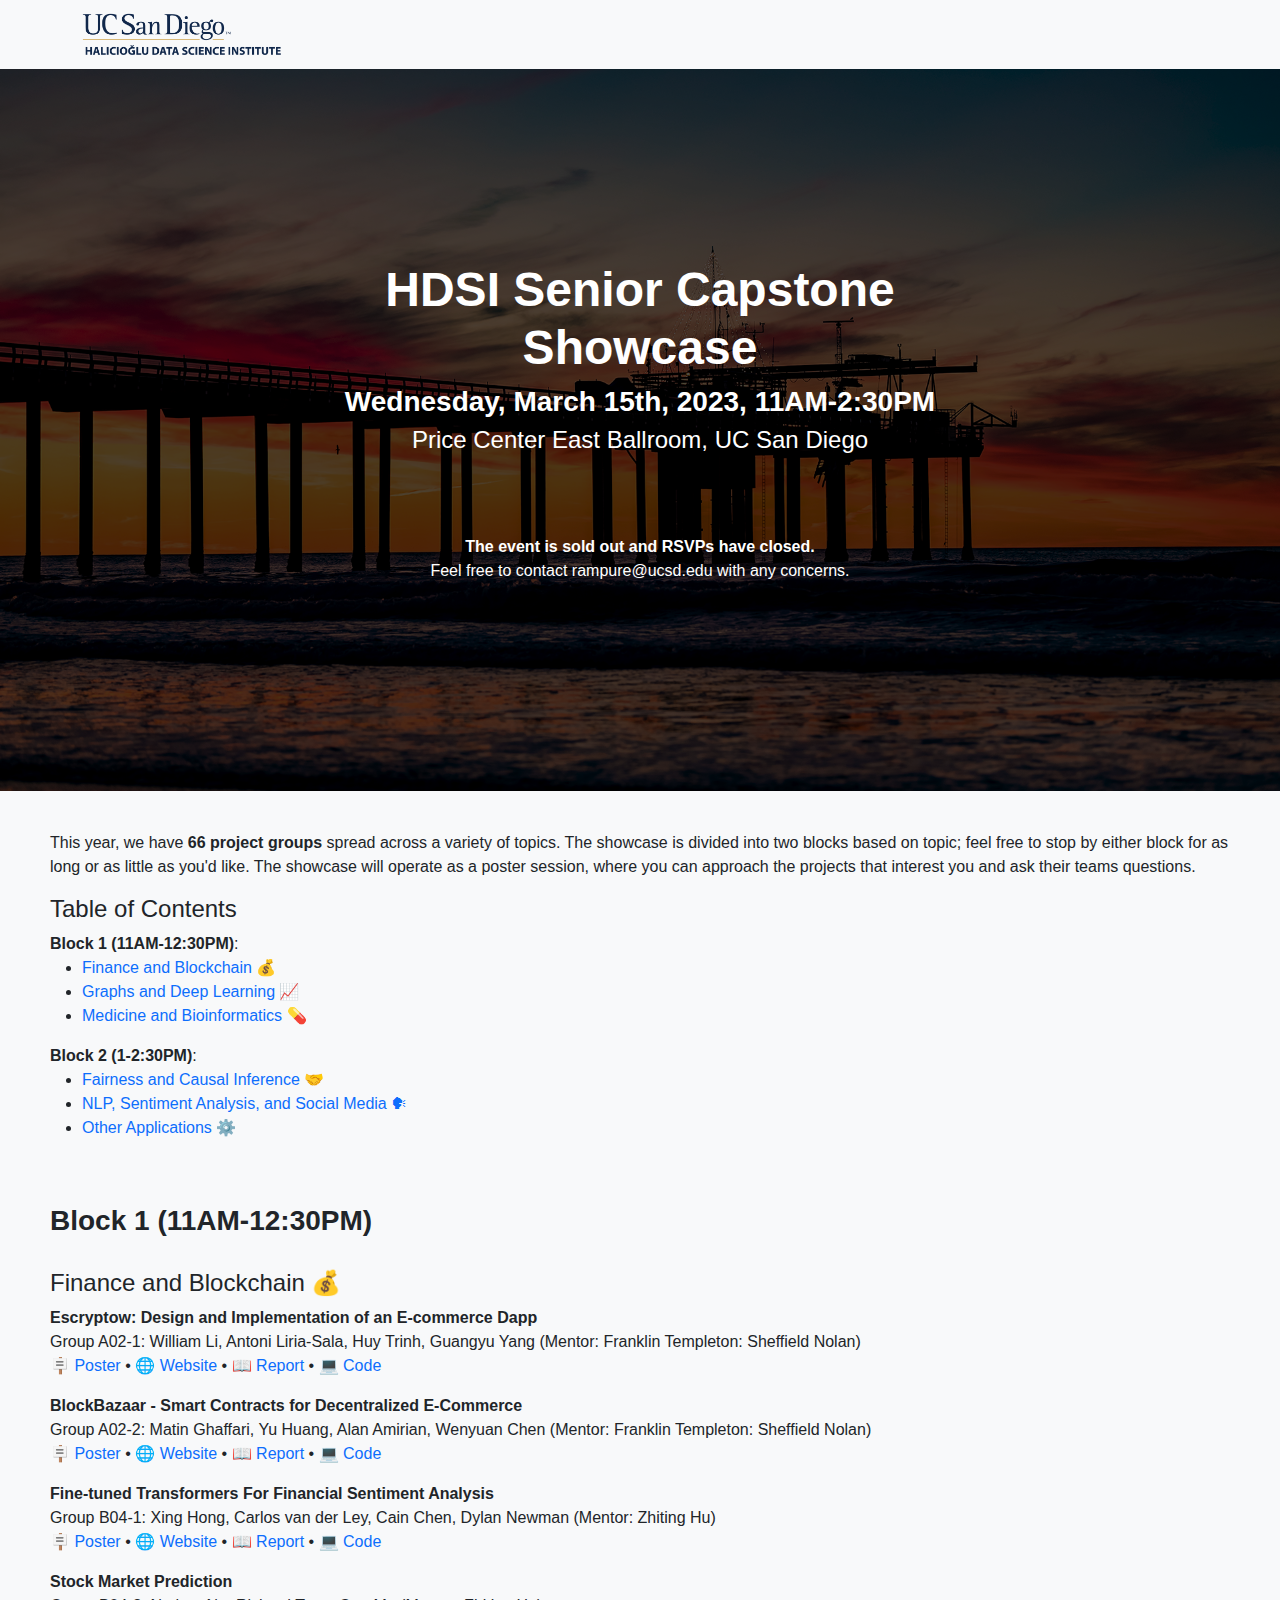
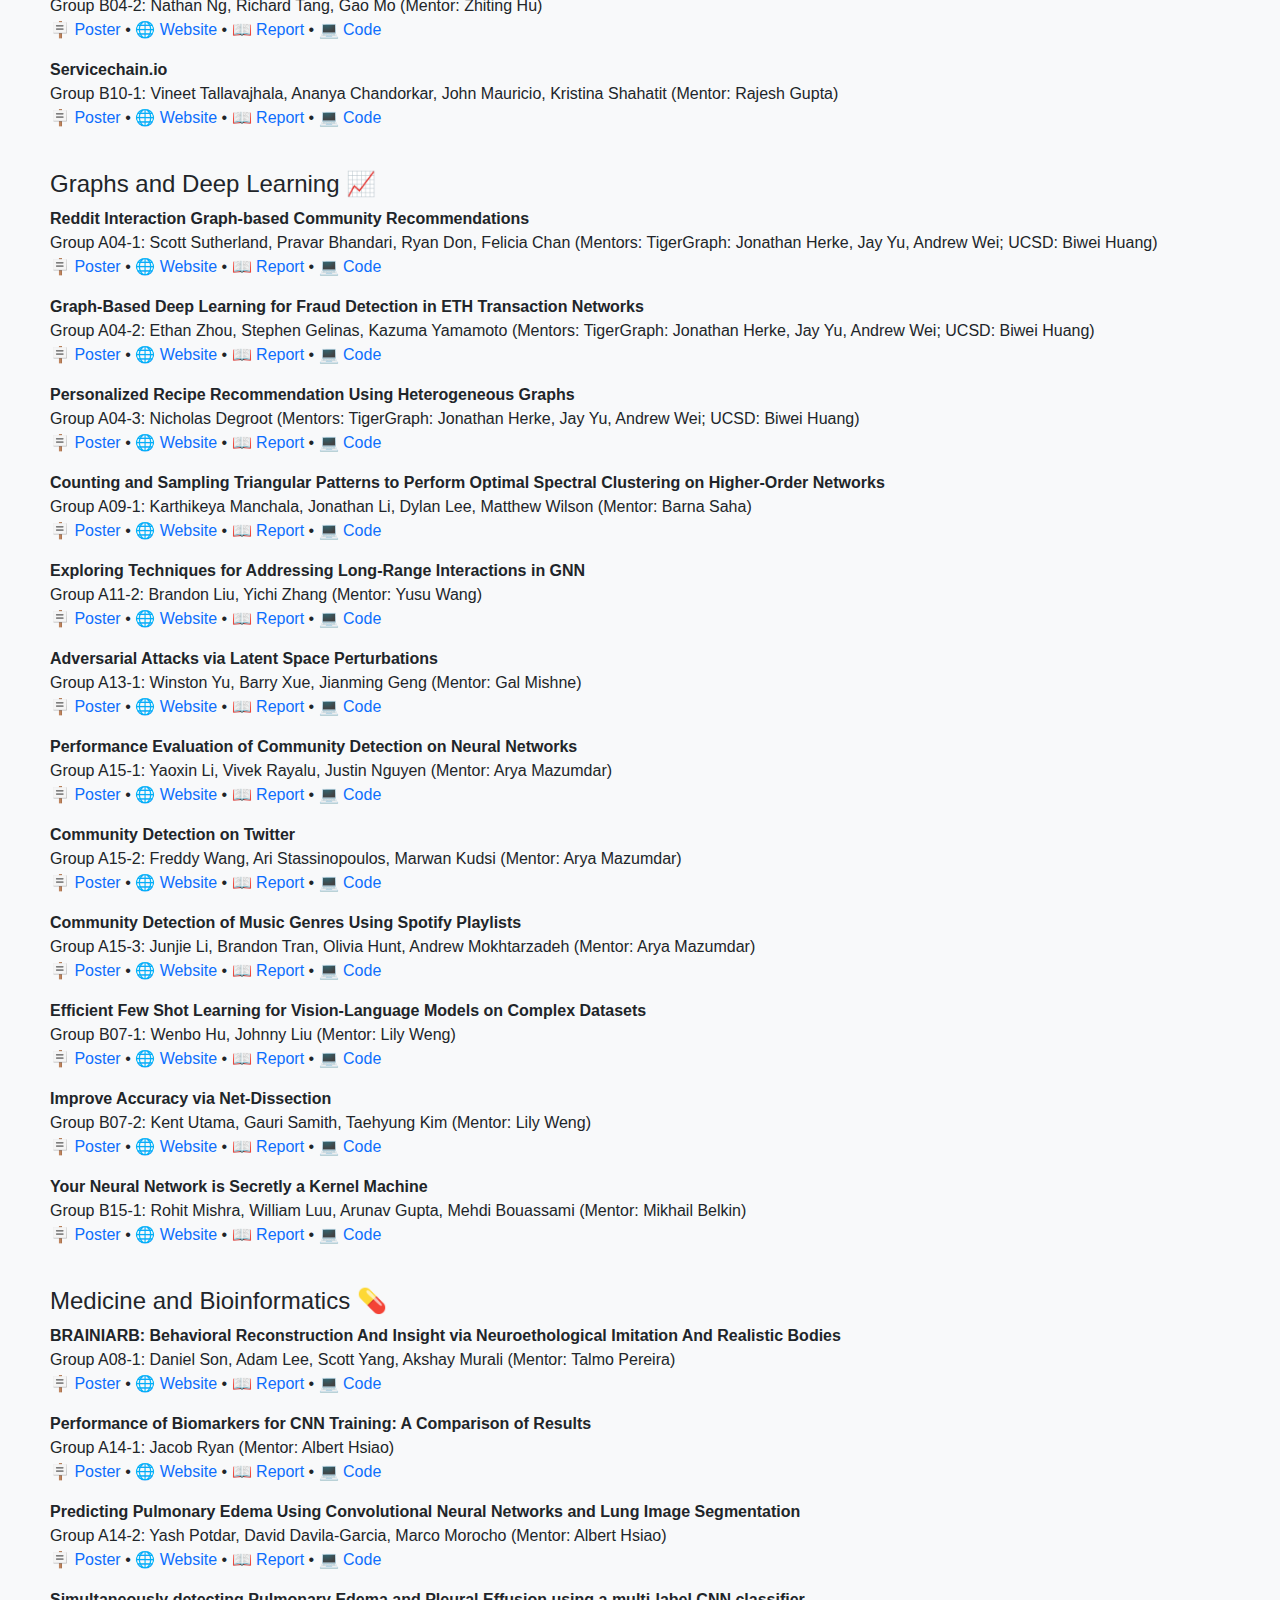
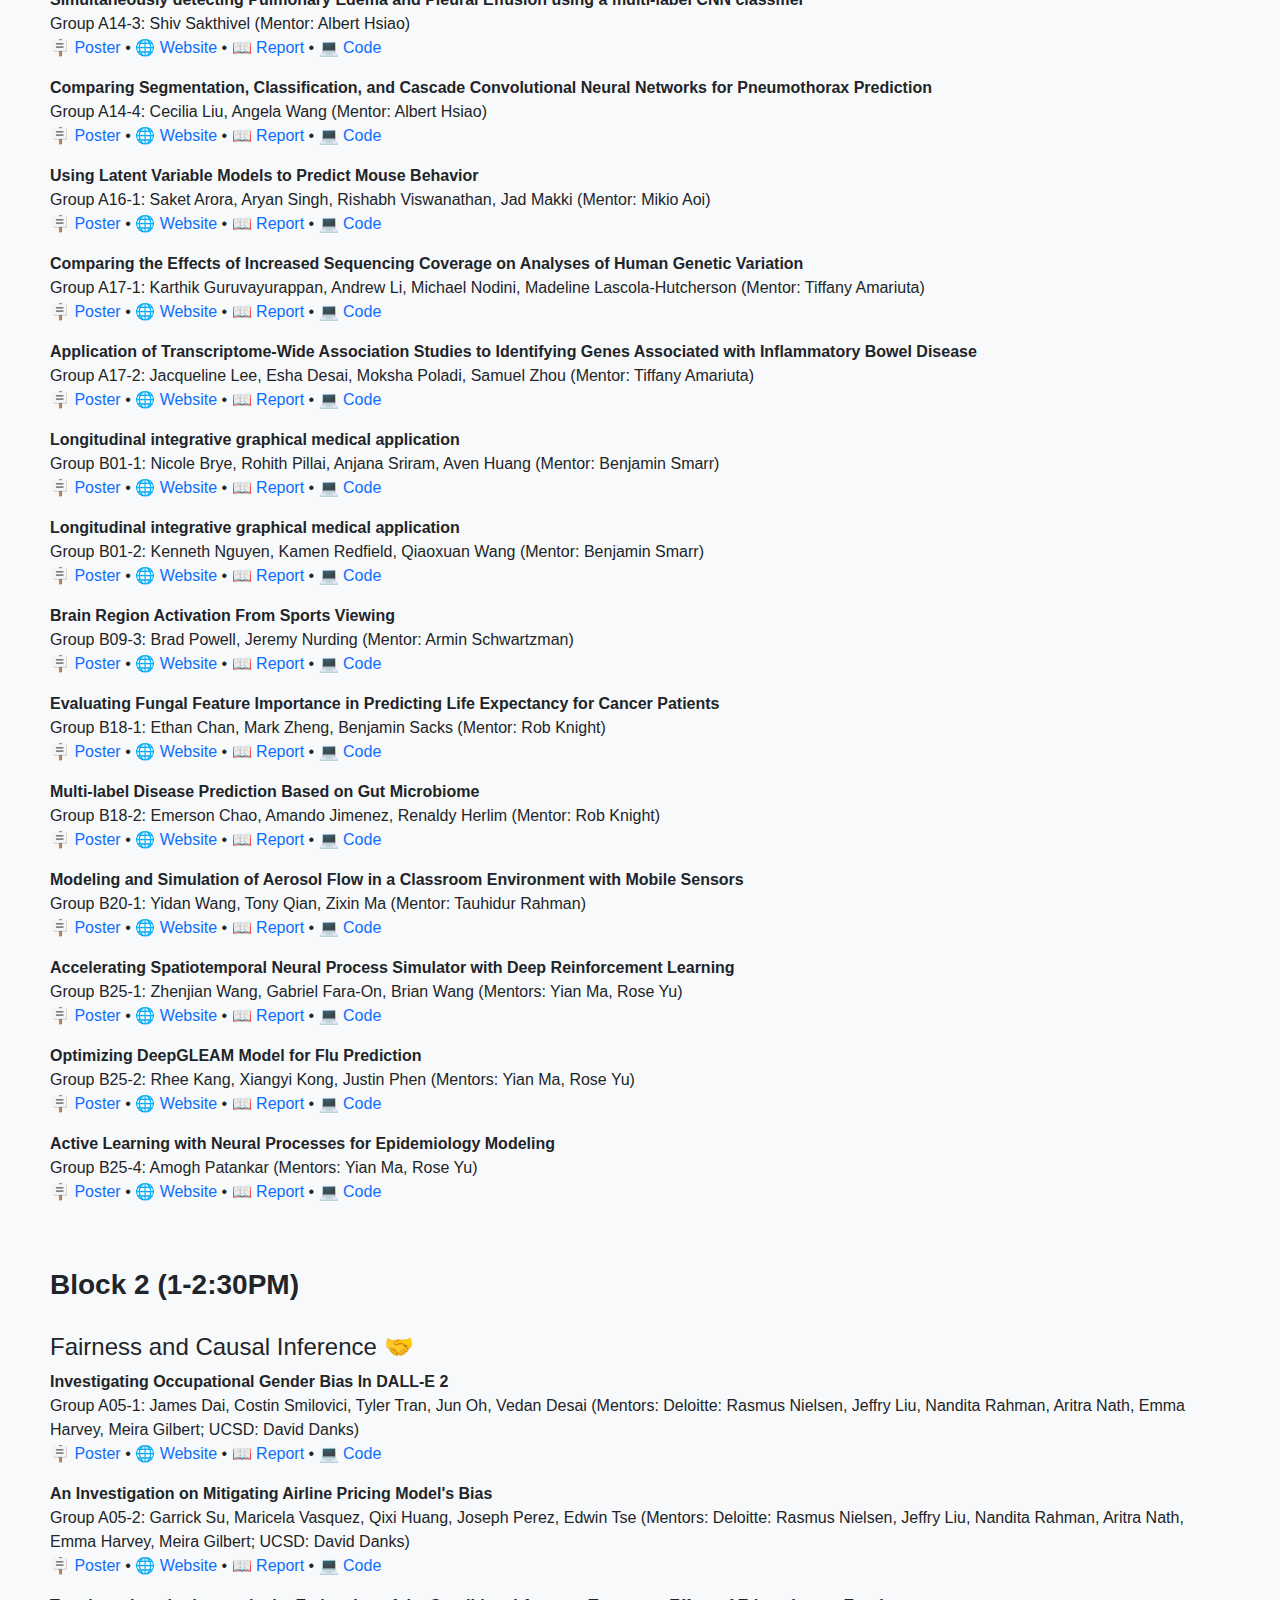
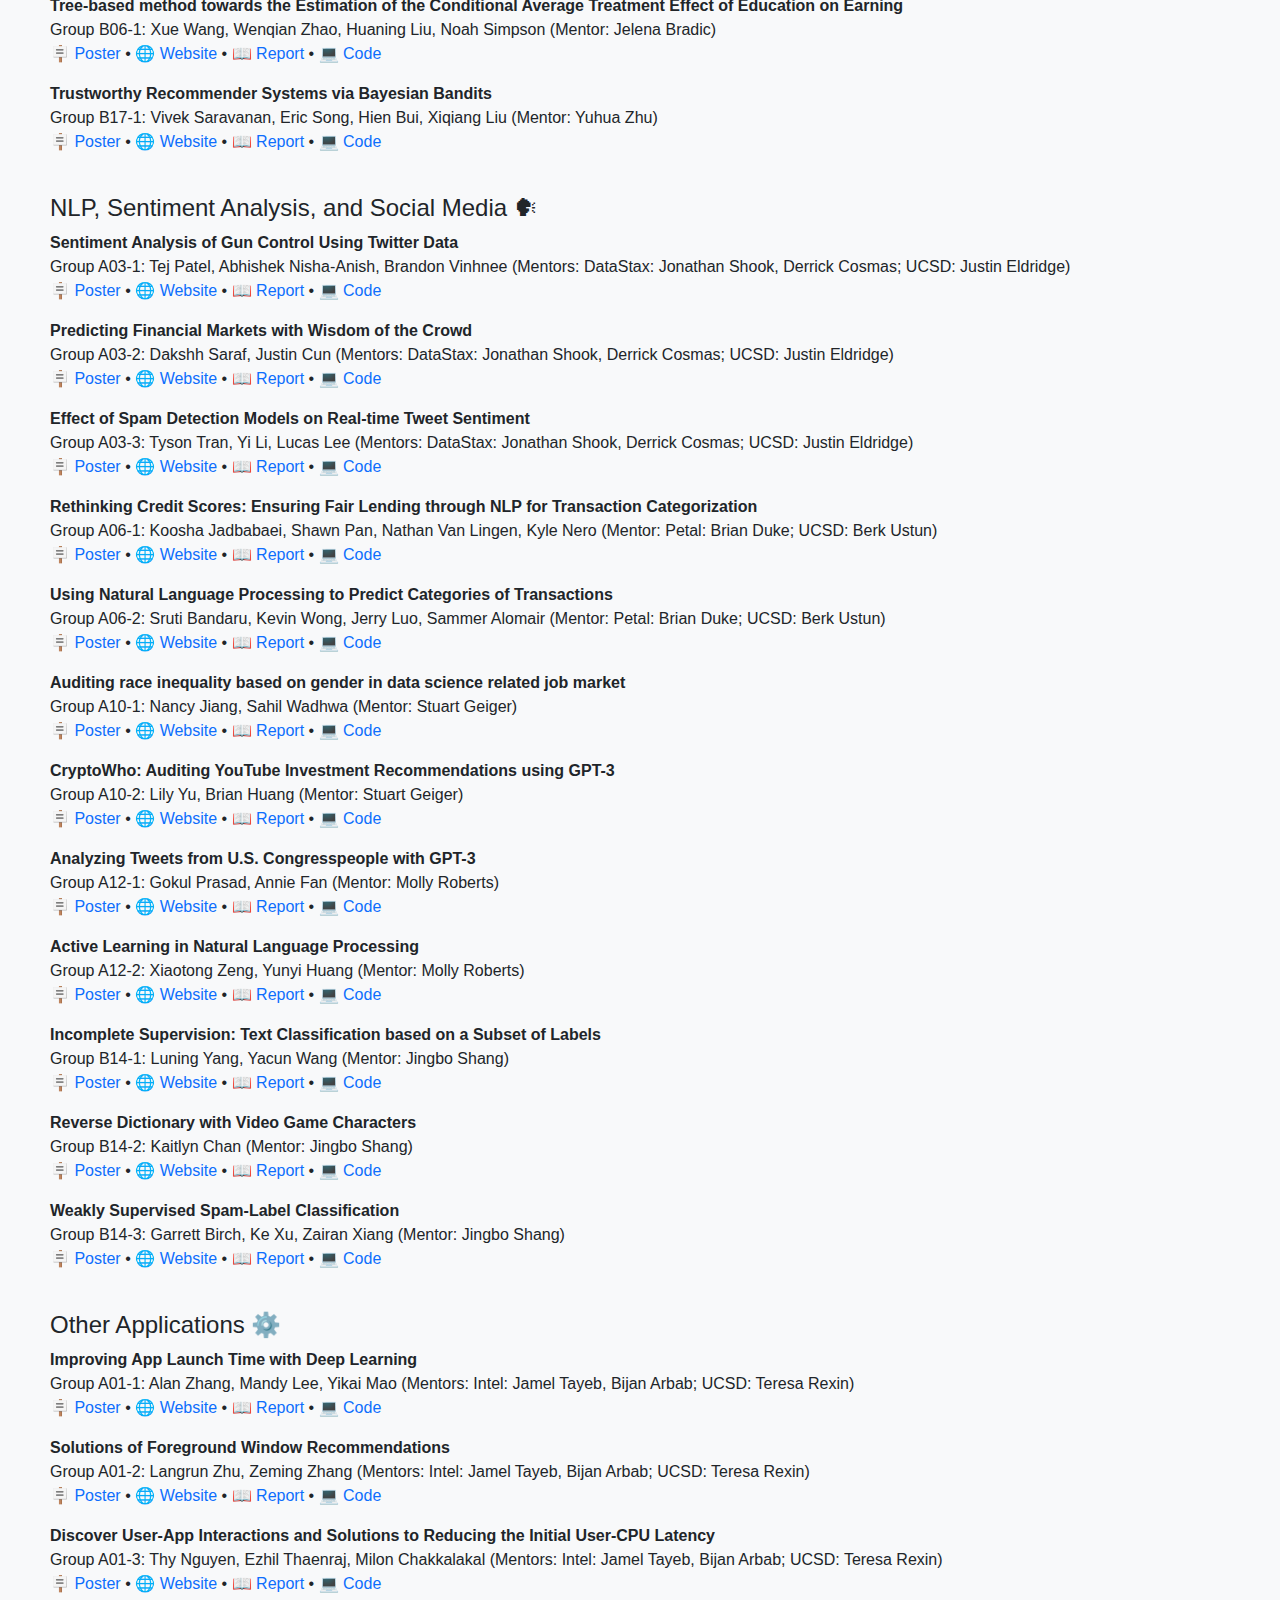
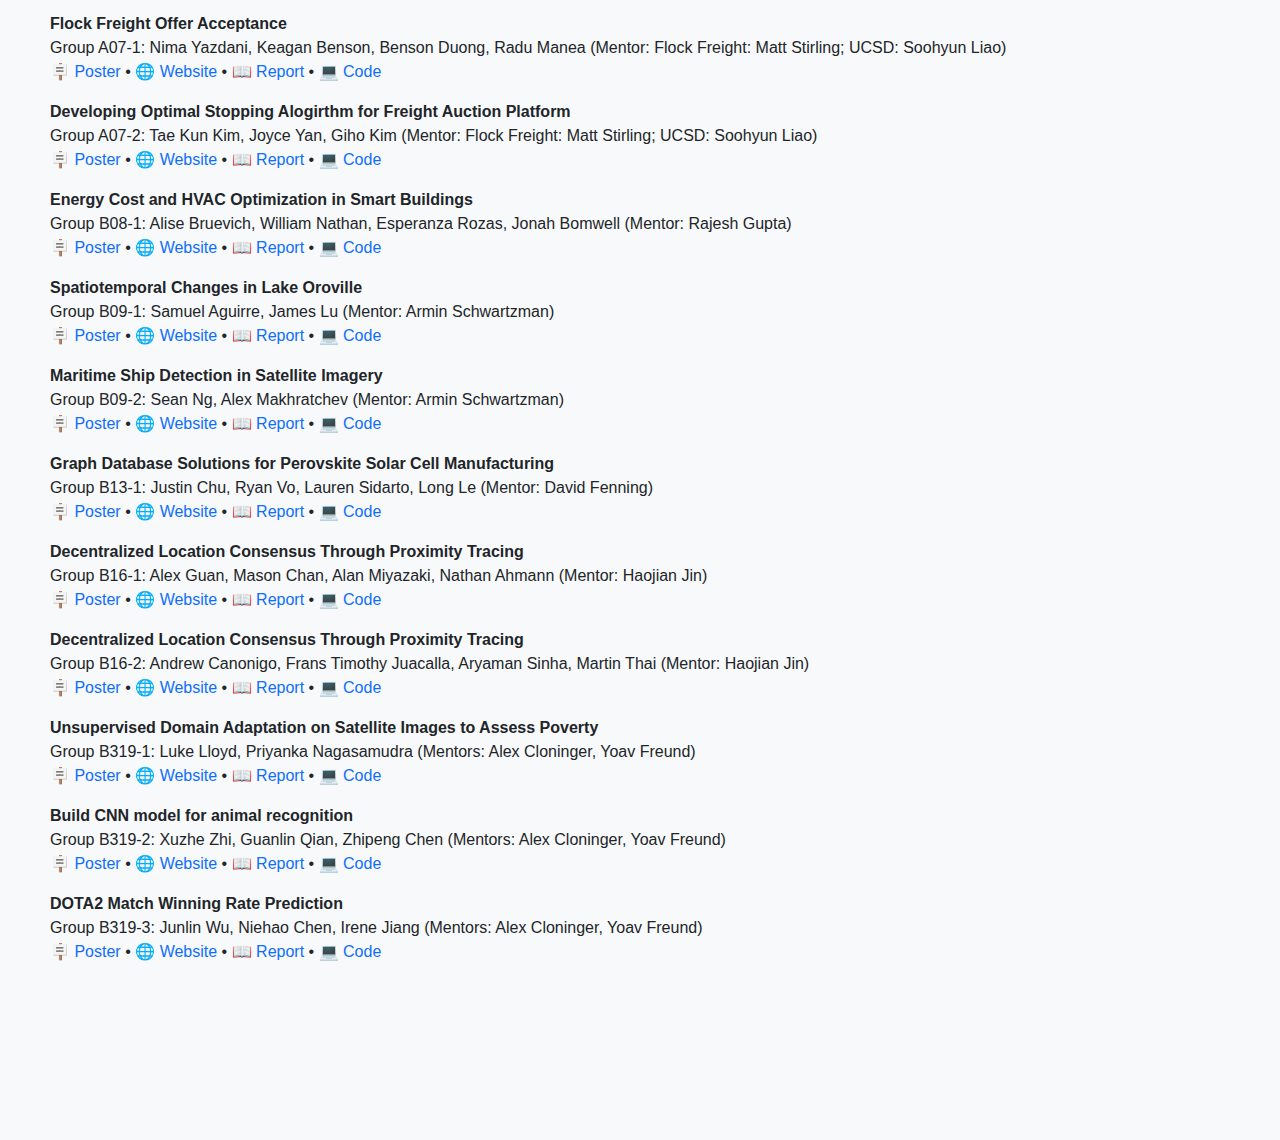
==== index.html @ 690c2ec6 "reports + website + code" ====
<!DOCTYPE html>
<html lang="en">
    <head>
        <meta charset="utf-8" />
        <meta name="viewport" content="width=device-width, initial-scale=1, shrink-to-fit=no" />
        <meta name="description" content="" />
        <meta name="author" content="" />
        <title>HDSI Senior Capstone Showcase</title>
        <!-- Favicon-->
        <link rel="icon" type="image/x-icon" href="assets/favicon.ico" />
        <!-- Bootstrap icons-->
        <link href="https://cdn.jsdelivr.net/npm/bootstrap-icons@1.5.0/font/bootstrap-icons.css" rel="stylesheet" type="text/css" />
        <!-- Google fonts-->
        <link href="https://fonts.googleapis.com/css?family=Lato:300,400,700,300italic,400italic,700italic" rel="stylesheet" type="text/css" />
        <!-- Core theme CSS (includes Bootstrap)-->
        <link href="css/styles.css" rel="stylesheet" />
    </head>
    <body>
        <!-- Navigation-->
        <nav class="navbar navbar-light bg-light static-top">
            <div class="container">
                <a class="navbar-brand" href="#!"><img src="assets/img/hdsi.png" width=200></a>
            </div>
        </nav>
        <!-- Masthead-->
        <header class="masthead">
            <div class="container position-relative">
                <div class="row justify-content-center">
                    <div class="col-xl-8">
                        <div class="text-center text-white">
                            <!-- Page heading-->
                            <h1 class="mb-2">HDSI Senior Capstone Showcase</h1>
                            <h3>Wednesday, March 15th, 2023, 11AM-2:30PM</h3>
                            <h4>Price Center East Ballroom, UC San Diego</h4><br><br>
                            <p><br><b>The event is sold out and RSVPs have closed.</b><br>Feel free to contact rampure@ucsd.edu with any concerns.</p>
                        </div>
                    </div>
                </div>
            </div>
        </header>
        <section class="testimonials text-center bg-light">
            <!-- <h3>What goes in here?</h3> -->
            <div align="left" style="padding-left: 50px; padding-right: 50px;">

                <p>This year, we have <b>66 project groups</b> spread across a variety of topics.
                    The showcase is divided into two blocks based on topic; 
                    feel free to stop by either block for as long or as little as you'd like.
                    The showcase will operate as a poster session, where you can approach the projects that interest you and ask their teams questions.
                </p>

            <h4>Table of Contents</h4><b>Block 1 (11AM-12:30PM)</b>:
<ul><li><a href="#finance-and-blockchain">Finance and Blockchain 💰</a></li>
<li><a href="#graphs-and-deep-learning">Graphs and Deep Learning 📈</a></li>
<li><a href="#medicine-and-bioinformatics">Medicine and Bioinformatics 💊</a></li>

</ul><b>Block 2 (1-2:30PM)</b>:
<ul><li><a href="#fairness-and-causal-inference">Fairness and Causal Inference 🤝</a></li>
<li><a href="#nlp,-sentiment-analysis,-and-social-media">NLP, Sentiment Analysis, and Social Media 🗣</a></li>
<li><a href="#other-applications-⚙">Other Applications ⚙️</a></li>

</ul>
<br>
<br>
<h3>Block 1 (11AM-12:30PM)</h3>
<br>
<a name="finance-and-blockchain"></a>
<h4>Finance and Blockchain 💰</h4>

<b>Escryptow: Design and Implementation of an E-commerce Dapp</b>
<p>Group A02-1: William Li, Antoni Liria-Sala, Huy Trinh, Guangyu Yang (Mentor: Franklin Templeton: Sheffield Nolan)<br>
<a href="https://drive.google.com/file/d/1wyzuWBjGV1FWsr0bxHz5ml0VPE5hU7MS/view?usp=drivesdk">🪧 Poster</a> • <a href="https://wolftossh.github.io/DSC--180AB-escrow-report/">🌐 Website</a> • <a href="https://drive.google.com/file/d/1UrN4tA0_7iL1MNYRo18lMy3BSNwW27WI/view?usp=drivesdk.pdf">📖 Report</a> • <a href="https://github.com/wolftossH/DSC--180AB-escrow">💻 Code</a><br></p>
    

<b>BlockBazaar - Smart Contracts for Decentralized E-Commerce</b>
<p>Group A02-2: Matin Ghaffari, Yu Huang, Alan Amirian, Wenyuan Chen (Mentor: Franklin Templeton: Sheffield Nolan)<br>
<a href="https://drive.google.com/file/d/1qNdCDuVi9iCtT_K80sjAAzl3AlYuNww1/view?usp=drivesdk">🪧 Poster</a> • <a href="https://wenyuanchen1326.github.io/BlockBazaar/">🌐 Website</a> • <a href="https://drive.google.com/file/d/190sUeABNC-E0qooRXufQDKANdHkc-RxM/view?usp=drivesdk.pdf">📖 Report</a> • <a href="https://github.com/matin-g/Q2-DSC180B-A02">💻 Code</a><br></p>
    

<b>Fine-tuned Transformers For Financial Sentiment Analysis</b>
<p>Group B04-1: Xing Hong, Carlos van der Ley, Cain Chen, Dylan Newman (Mentor: Zhiting Hu)<br>
<a href="https://drive.google.com/file/d/1CptK273nCwx4fXM86fK3R5A-sVFzrxfL/view?usp=drivesdk">🪧 Poster</a> • <a href="https://findl.crv-zeus.synology.me/">🌐 Website</a> • <a href="https://drive.google.com/file/d/1cEuRrEtS43C81IrKWcEqVuC81JNc3NU-/view?usp=drivesdk.pdf">📖 Report</a> • <a href="https://github.com/crvander/capstoneproj2023">💻 Code</a><br></p>
    

<b>Stock Market Prediction </b>
<p>Group B04-2: Nathan Ng, Richard Tang, Gao Mo (Mentor: Zhiting Hu)<br>
<a href="https://drive.google.com/file/d/1o4sLaCsXra1achSoUnr1Ym_56YwINxWw/view?usp=drivesdk">🪧 Poster</a> • <a href="https://nathansng.github.io/fintech_library/">🌐 Website</a> • <a href="https://drive.google.com/file/d/1XZFodTmqfSjhs_77ln-pnKJfeRohLKqq/view?usp=drivesdk.pdf">📖 Report</a> • <a href="https://github.com/nathansng/fintech_library">💻 Code</a><br></p>
    

<b>Servicechain.io</b>
<p>Group B10-1: Vineet Tallavajhala, Ananya Chandorkar, John Mauricio, Kristina Shahatit (Mentor: Rajesh Gupta)<br>
<a href="https://drive.google.com/file/d/1ye-njQP6-B3w0860eFhcCqgWDOGlClgl/view?usp=drivesdk">🪧 Poster</a> • <a href="https://anyachandorkar.github.io/servicechain.io/">🌐 Website</a> • <a href="https://drive.google.com/file/d/1KVcQPXKCKVXNh5Ug-qzFNA31YzJXzKEb/view?usp=drivesdk.pdf">📖 Report</a> • <a href="https://github.com/vineettalla/Servicechain.io">💻 Code</a><br></p>
    

<br><a name="graphs-and-deep-learning"></a>
<h4>Graphs and Deep Learning 📈</h4>

<b>Reddit Interaction Graph-based Community Recommendations</b>
<p>Group A04-1: Scott Sutherland, Pravar Bhandari, Ryan Don, Felicia Chan (Mentors: TigerGraph: Jonathan Herke, Jay Yu, Andrew Wei; UCSD: Biwei Huang)<br>
<a href="https://drive.google.com/file/d/1ygjGh_qmmjd8mi-vK1iNE1dA1QgAje3U/view?usp=drivesdk">🪧 Poster</a> • <a href="https://scottasut.github.io/dsc180b-project/">🌐 Website</a> • <a href="https://drive.google.com/file/d/13pJ3lStVzOWS8KMK5Ed9uIk0xNdVrFpf/view?usp=drivesdk.pdf">📖 Report</a> • <a href="https://github.com/scottasut/dsc180b-project">💻 Code</a><br></p>
    

<b>Graph-Based Deep Learning for Fraud Detection in ETH Transaction Networks</b>
<p>Group A04-2: Ethan Zhou, Stephen Gelinas, Kazuma Yamamoto (Mentors: TigerGraph: Jonathan Herke, Jay Yu, Andrew Wei; UCSD: Biwei Huang)<br>
<a href="https://drive.google.com/file/d/1aa5irUMdCY-Pe-P3WKA6H-zYESMau2qL/view?usp=drivesdk">🪧 Poster</a> • <a href="https://srgelinas.github.io/dsc180b_eth_fraud/">🌐 Website</a> • <a href="https://drive.google.com/file/d/1XrKOHZ6kSN_zucI6wOjCIVkCc4Dw9zB3/view?usp=drivesdk.pdf">📖 Report</a> • <a href="https://github.com/KazumaYamamoto2023/DSC180B-Q2-Project">💻 Code</a><br></p>
    

<b>Personalized Recipe Recommendation Using Heterogeneous Graphs</b>
<p>Group A04-3: Nicholas Degroot (Mentors: TigerGraph: Jonathan Herke, Jay Yu, Andrew Wei; UCSD: Biwei Huang)<br>
<a href="https://drive.google.com/file/d/1i8Ujjdo-Jp6m2bO_zB-KN3S9DQSauJO1/view?usp=drivesdk">🪧 Poster</a> • <a href="https://recipe.nickthegroot.com/">🌐 Website</a> • <a href="https://drive.google.com/file/d/1jvZeZnv5IgBTxvrcPnhyDt6nclg7kCDk/view?usp=drivesdk.pdf">📖 Report</a> • <a href="https://github.com/nickthegroot/recipe-recommendation">💻 Code</a><br></p>
    

<b>Counting and Sampling Triangular Patterns to Perform Optimal Spectral Clustering on Higher-Order Networks</b>
<p>Group A09-1: Karthikeya Manchala, Jonathan Li, Dylan Lee, Matthew Wilson (Mentor: Barna Saha)<br>
<a href="https://drive.google.com/file/d/1AffI7myw-qf1fGdqKxGZbazlY_7Gb4rw/view?usp=drivesdk">🪧 Poster</a> • <a href="https://dylanknlee.github.io/higher-order-motif-counting-and-clustering/">🌐 Website</a> • <a href="https://drive.google.com/file/d/12oeXPTm7E-_hSYmgCcHBkbUWIBywxvpm/view?usp=drivesdk.pdf">📖 Report</a> • <a href="https://github.com/mjw49/DSC180B-Quarter-2-Project">💻 Code</a><br></p>
    

<b>Exploring Techniques for Addressing Long-Range Interactions in GNN</b>
<p>Group A11-2: Brandon Liu, Yichi Zhang (Mentor: Yusu Wang)<br>
<a href="https://drive.google.com/file/d/1kOeHboSKFNY3PiyqN6NLkHB9KsmdtSlb/view?usp=drivesdk">🪧 Poster</a> • <a href="https://brliu.com/dsc180b-project/">🌐 Website</a> • <a href="https://drive.google.com/file/d/13TkvohhkBROIW7BB643oblBvJz5pptGe/view?usp=drivesdk.pdf">📖 Report</a> • <a href="https://github.com/bliu8923/dsc180b-project">💻 Code</a><br></p>
    

<b>Adversarial Attacks via Latent Space Perturbations</b>
<p>Group A13-1: Winston Yu, Barry Xue, Jianming Geng (Mentor: Gal Mishne)<br>
<a href="https://drive.google.com/file/d/1M7jZeyONCmcX7iyuN-xcikFsWJqQiOGm/view?usp=drivesdk">🪧 Poster</a> • <a href="https://dsc180-gnn.github.io">🌐 Website</a> • <a href="https://drive.google.com/file/d/1up_yEm6UoPp4EHPtbsBKms3f9pKCazko/view?usp=drivesdk.pdf">📖 Report</a> • <a href="https://github.com/Barry0121/graph-neural-net-benchmark">💻 Code</a><br></p>
    

<b>Performance Evaluation of Community Detection on Neural Networks</b>
<p>Group A15-1: Yaoxin Li, Vivek Rayalu, Justin Nguyen (Mentor: Arya Mazumdar)<br>
<a href="https://drive.google.com/file/d/19W2pH0bbXj1rGs7mfSV6ENo6TCIJOZk7/view?usp=drivesdk">🪧 Poster</a> • <a href="https://hblyx.github.io/CommunityDetection/">🌐 Website</a> • <a href="https://drive.google.com/file/d/1hsOsV1ykbxqv20dDW8Dp3xjKIZ8utWrY/view?usp=drivesdk.pdf">📖 Report</a> • <a href="https://github.com/hblyx/CommunityDetection">💻 Code</a><br></p>
    

<b>Community Detection on Twitter</b>
<p>Group A15-2: Freddy Wang, Ari Stassinopoulos, Marwan Kudsi (Mentor: Arya Mazumdar)<br>
<a href="https://drive.google.com/file/d/1iKGE2HfmKvYFZvRuB6oxed3C4vfjiW0q/view?usp=drivesdk">🪧 Poster</a> • <a href="https://capstone.ari-s.com/">🌐 Website</a> • <a href="https://drive.google.com/file/d/1iagfeu53Of6Ciq-bMbqB7V6esRwm7vTK/view?usp=drivesdk.pdf">📖 Report</a> • <a href="https://github.com/stassinopoulosari/dsc180b-a15-q2project">💻 Code</a><br></p>
    

<b>Community Detection of Music Genres Using Spotify Playlists</b>
<p>Group A15-3: Junjie Li, Brandon Tran, Olivia Hunt, Andrew Mokhtarzadeh (Mentor: Arya Mazumdar)<br>
<a href="https://drive.google.com/file/d/1C0Dvh5BTlnEOotPIMtA_xKFm4WNzuTBX/view?usp=drivesdk">🪧 Poster</a> • <a href="https://darehunt.github.io/DSC180B-Project2/">🌐 Website</a> • <a href="https://drive.google.com/file/d/1kGL500JIx-GclVPg87JwWa_KBH0rnyv5/view?usp=drivesdk.pdf">📖 Report</a> • <a href="https://github.com/darehunt/DSC180B-Project2">💻 Code</a><br></p>
    

<b>Efficient Few Shot Learning for Vision-Language Models on Complex Datasets</b>
<p>Group B07-1: Wenbo Hu, Johnny Liu (Mentor: Lily Weng)<br>
<a href="https://drive.google.com/file/d/1b4Wr6ltINa-Q44nwssO4qHwpL9llTJ2f/view?usp=drivesdk">🪧 Poster</a> • <a href="https://gordonhu608.github.io/Revisit_CLIP/">🌐 Website</a> • <a href="https://drive.google.com/file/d/1j8lFJQ8lpBu-vSkPiIK3TK_dT3ZtNpuC/view?usp=drivesdk.pdf">📖 Report</a> • <a href="https://github.com/gordonhu608/Revisit_CLIP">💻 Code</a><br></p>
    

<b>Improve Accuracy via Net-Dissection</b>
<p>Group B07-2: Kent Utama, Gauri Samith, Taehyung Kim (Mentor: Lily Weng)<br>
<a href="https://drive.google.com/file/d/1zUP6ChZon1qe9DQKVbvIbz8Qq9cnBMok/view?usp=drivesdk">🪧 Poster</a> • <a href="https://thyungkim.github.io/Improve-Accuracy-via-Netdissect/">🌐 Website</a> • <a href="https://drive.google.com/file/d/1tMRYeJjkdbJ8dC3fZfy0i9C3HsaDdNmI/view?usp=drivesdk.pdf">📖 Report</a> • <a href="https://github.com/GSam789/DSC180B-Capstone-Network-Dissection">💻 Code</a><br></p>
    

<b>Your Neural Network is Secretly a Kernel Machine</b>
<p>Group B15-1: Rohit Mishra, William Luu, Arunav Gupta, Mehdi Bouassami (Mentor: Mikhail Belkin)<br>
<a href="https://drive.google.com/file/d/1tKiHF_ltAvNAzFSAwpgmmbl7avw2M27I/view?usp=drivesdk">🪧 Poster</a> • <a href="https://mbouassa.github.io/mysite/">🌐 Website</a> • <a href="https://drive.google.com/file/d/12nO6DjGLh9vk6HesZxI6bP9Jz0s_UGoT/view?usp=drivesdk.pdf">📖 Report</a> • <a href="https://github.com/agupta01/ml-theory-capstone">💻 Code</a><br></p>
    

<br><a name="medicine-and-bioinformatics"></a>
<h4>Medicine and Bioinformatics 💊</h4>

<b>BRAINIARB: Behavioral Reconstruction And Insight via Neuroethological Imitation And Realistic Bodies</b>
<p>Group A08-1: Daniel Son, Adam Lee, Scott Yang, Akshay Murali (Mentor: Talmo Pereira)<br>
<a href="https://drive.google.com/file/d/1gIrmHNx2_GwLhDZ133HCNFn7FEU2dVIn/view?usp=drivesdk">🪧 Poster</a> • <a href="https://scott-yj-yang.github.io/DSC180-A08/">🌐 Website</a> • <a href="https://drive.google.com/file/d/1lp0Vq_cZd19051WqnaR0nBOAQ7Ubd3gM/view?usp=drivesdk.pdf">📖 Report</a> • <a href="https://github.com/jimzers/DSC180B-A08">💻 Code</a><br></p>
    

<b>Performance of Biomarkers for CNN Training: A Comparison of Results</b>
<p>Group A14-1: Jacob Ryan (Mentor: Albert Hsiao)<br>
<a href="https://drive.google.com/file/d/1NgGj4UpNht-vNUfaABUweVx21UsqxA48/view?usp=drivesdk">🪧 Poster</a> • <a href="https://jmryan19.github.io/DSC180.io/">🌐 Website</a> • <a href="https://drive.google.com/file/d/1eyD2lFWYxPeSG6tgtb9WMNSprpRIkUIJ/view?usp=drivesdk.pdf">📖 Report</a> • <a href="https://github.com/jmryan19/DSC180">💻 Code</a><br></p>
    

<b>Predicting Pulmonary Edema Using Convolutional Neural Networks and Lung Image Segmentation</b>
<p>Group A14-2: Yash Potdar, David Davila-Garcia, Marco Morocho (Mentor: Albert Hsiao)<br>
<a href="https://drive.google.com/file/d/1f0kCAG-FQWb3-6IWrJ1T9XNd7KO15ArF/view?usp=drivesdk">🪧 Poster</a> • <a href="https://yashpotdar.github.io/deep-learning-pulmonary-edema/">🌐 Website</a> • <a href="https://drive.google.com/file/d/1KB_L_Xi7N7hGGX-9HrH2GkfuVVXito2T/view?usp=drivesdk.pdf">📖 Report</a> • <a href="https://github.com/ddav118/DSC-180B">💻 Code</a><br></p>
    

<b>Simultaneously detecting Pulmonary Edema and Pleural Effusion using a multi-label CNN classifier</b>
<p>Group A14-3: Shiv Sakthivel (Mentor: Albert Hsiao)<br>
<a href="https://drive.google.com/file/d/1Z_sGXsESxykQD-AsoRo-1AnuJeaqQKR5/view?usp=drivesdk">🪧 Poster</a> • <a href="https://shivsakthivel.github.io/DSC180B-Capstone/">🌐 Website</a> • <a href="https://drive.google.com/file/d/1nB4tn-SLjMxHcxCxH8gqXqSM_V-b0gr6/view?usp=drivesdk.pdf">📖 Report</a> • <a href="https://github.com/shivsakthivel/CNN-Multilabel-Classification">💻 Code</a><br></p>
    

<b>Comparing Segmentation, Classification, and Cascade Convolutional Neural Networks for Pneumothorax Prediction</b>
<p>Group A14-4: Cecilia Liu, Angela Wang (Mentor: Albert Hsiao)<br>
<a href="https://drive.google.com/file/d/16u2GqZZZSz5l72ng758ZbQwmU24GRo36/view?usp=drivesdk">🪧 Poster</a> • <a href="https://angela-wang111.github.io/Pneumothorax_classification/">🌐 Website</a> • <a href="https://drive.google.com/file/d/18Zz5Xgl2BkoN0fkU69UNx0lvy2cbgzoQ/view?usp=drivesdk.pdf">📖 Report</a> • <a href="https://github.com/Angela-Wang111/Pneumothorax_classification">💻 Code</a><br></p>
    

<b>Using Latent Variable Models to Predict Mouse Behavior</b>
<p>Group A16-1: Saket Arora, Aryan Singh, Rishabh Viswanathan, Jad Makki (Mentor: Mikio Aoi)<br>
<a href="https://drive.google.com/file/d/1yBr5ZQ84aeFzGMUcrIXpWZ_Lpsuys4eh/view?usp=drivesdk">🪧 Poster</a> • <a href="https://styyxofficial.github.io/DSC180B-Quarter-2-Project/">🌐 Website</a> • <a href="https://drive.google.com/file/d/1m2wUHrn8LPm1j5SjnueLNa5qGnjtqjCx/view?usp=drivesdk.pdf">📖 Report</a> • <a href="https://github.com/styyxofficial/DSC180B-Quarter-2-Project">💻 Code</a><br></p>
    

<b>Comparing the Effects of Increased Sequencing Coverage on Analyses of Human Genetic Variation</b>
<p>Group A17-1: Karthik Guruvayurappan, Andrew Li, Michael Nodini, Madeline Lascola-Hutcherson (Mentor: Tiffany Amariuta)<br>
<a href="https://drive.google.com/file/d/1KtxBB9TybZwfkFu8zqbnGzST42aPkQN5/view?usp=drivesdk">🪧 Poster</a> • <a href="https://cga17.github.io/">🌐 Website</a> • <a href="https://drive.google.com/file/d/15l2BLS-PvuL3TjchDSVcr9LxJYGc-fFj/view?usp=drivesdk.pdf">📖 Report</a> • <a href="https://github.com/somet3000/1kgp-coverage-analysis">💻 Code</a><br></p>
    

<b>Application of Transcriptome-Wide Association Studies to Identifying Genes Associated with Inflammatory Bowel Disease</b>
<p>Group A17-2: Jacqueline Lee, Esha Desai, Moksha Poladi, Samuel Zhou (Mentor: Tiffany Amariuta)<br>
<a href="https://drive.google.com/file/d/1vITeH0qZGgxF_Z0XJQ0dOaIJx_qTv5Nj/view?usp=drivesdk">🪧 Poster</a> • <a href="https://notsamzhou.github.io/twas/">🌐 Website</a> • <a href="https://drive.google.com/file/d/1Awvjs2wqGFKbhkAPadKIne63CAhkeiwr/view?usp=drivesdk.pdf">📖 Report</a> • <a href="https://github.com/jacquelinekclee/twas-dsc180-a17">💻 Code</a><br></p>
    

<b>Longitudinal integrative graphical medical application</b>
<p>Group B01-1: Nicole Brye, Rohith Pillai, Anjana Sriram, Aven Huang (Mentor: Benjamin Smarr)<br>
<a href="https://drive.google.com/file/d/130Y3qjN2Cebh09qblp4o7mN3IWXZPcJy/view?usp=drivesdk">🪧 Poster</a> • <a href="https://med-dash.github.io/">🌐 Website</a> • <a href="https://drive.google.com/file/d/1EAWspG9ubShZGzAb2xw818fmrj3BK-7h/view?usp=drivesdk.pdf">📖 Report</a> • <a href="https://github.com/Med-Dash/Med-Dashhub.io">💻 Code</a><br></p>
    

<b>Longitudinal integrative graphical medical application</b>
<p>Group B01-2: Kenneth Nguyen, Kamen Redfield, Qiaoxuan Wang (Mentor: Benjamin Smarr)<br>
<a href="https://drive.google.com/file/d/1LVCq91qyz7mOgYmrz1iUlgvsiYosbfDX/view?usp=drivesdk">🪧 Poster</a> • <a href="https://med-dash.github.io/">🌐 Website</a> • <a href="https://drive.google.com/file/d/1QBKy5_gyt0SQEFDOk4QlIMqFR1rld2rU/view?usp=drivesdk.pdf">📖 Report</a> • <a href="https://github.com/Med-Dash/Med-Dashhub.io">💻 Code</a><br></p>
    

<b>Brain Region Activation From Sports Viewing</b>
<p>Group B09-3: Brad Powell, Jeremy Nurding (Mentor: Armin Schwartzman)<br>
<a href="https://drive.google.com/file/d/12MgZATLwzI8YPPkRNufTYJvVKgMyPdfH/view?usp=drivesdk">🪧 Poster</a> • <a href="https://jeremyn644.github.io/">🌐 Website</a> • <a href="https://drive.google.com/file/d/1F7mGlL-Zo2h1u3-PhnqSyaGP6iUq-e-W/view?usp=drivesdk.pdf">📖 Report</a> • <a href="https://github.com/BradPowell23/First-and-Second-Level-Brain-Analysis">💻 Code</a><br></p>
    

<b>Evaluating Fungal Feature Importance in Predicting Life Expectancy for Cancer Patients</b>
<p>Group B18-1: Ethan Chan, Mark Zheng, Benjamin Sacks (Mentor: Rob Knight)<br>
<a href="https://drive.google.com/file/d/16df6AgzYgigNHRHZur8AZHEg7FTVAb7l/view?usp=drivesdk">🪧 Poster</a> • <a href="https://mzh4ng.github.io/DSC180B_Q2_Project/">🌐 Website</a> • <a href="https://drive.google.com/file/d/15O5Jrf9JOiCC57OWpSJGujG4X2MItNMK/view?usp=drivesdk.pdf">📖 Report</a> • <a href="https://github.com/mzh4ng/DSC180B_Q2_Project">💻 Code</a><br></p>
    

<b>Multi-label Disease Prediction Based on Gut Microbiome</b>
<p>Group B18-2: Emerson Chao, Amando Jimenez, Renaldy Herlim (Mentor: Rob Knight)<br>
<a href="https://drive.google.com/file/d/1DOY9-qMOsoCTTyfNKpg0BaX3MhXKZ_EM/view?usp=drivesdk">🪧 Poster</a> • <a href="https://renaldyh27.github.io/Capstone-Website/">🌐 Website</a> • <a href="https://drive.google.com/file/d/1UyArQnc2bQYPUdlHa0Lf-GNSF70n_1Oh/view?usp=drivesdk.pdf">📖 Report</a> • <a href="https://github.com/Amandoj/DSC180-Q2-Project">💻 Code</a><br></p>
    

<b>Modeling and Simulation of Aerosol Flow in a Classroom Environment with Mobile Sensors</b>
<p>Group B20-1: Yidan Wang, Tony Qian, Zixin Ma (Mentor: Tauhidur Rahman)<br>
<a href="https://drive.google.com/file/d/1sjxEMrzplhf3KgLBxlC5IPeJza5qpJsn/view?usp=drivesdk">🪧 Poster</a> • <a href="https://zixinma27.github.io/DSC180-Aerosol-Flow-Modeling-and-Simulation-in-a-Classroom-with-Mobile-Sensors/">🌐 Website</a> • <a href="https://drive.google.com/file/d/1Gf7fcC4OMxyWoUNWDI6o3CB6ieyh8S0m/view?usp=drivesdk.pdf">📖 Report</a> • <a href="https://github.com/ZixinMa27/DSC180-Aerosol-Flow-Modeling-and-Simulation-in-a-Classroom-with-Mobile-Sensors">💻 Code</a><br></p>
    

<b>Accelerating Spatiotemporal Neural Process Simulator with Deep Reinforcement Learning</b>
<p>Group B25-1: Zhenjian Wang, Gabriel Fara-On, Brian Wang (Mentors: Yian Ma, Rose Yu)<br>
<a href="https://drive.google.com/file/d/1zPQEc08fNN-1eQBWr7ljxBEo4QJ6QvTu/view?usp=drivesdk">🪧 Poster</a> • <a href="https://tomwong001.github.io/dsc180b_project/">🌐 Website</a> • <a href="https://drive.google.com/file/d/1TtKa3qlYn-rOsDofCywIBpVcrjLjBhyB/view?usp=drivesdk.pdf">📖 Report</a> • <a href="https://github.com/Brian96086/STNP_RL">💻 Code</a><br></p>
    

<b>Optimizing DeepGLEAM Model for Flu Prediction</b>
<p>Group B25-2: Rhee Kang, Xiangyi Kong, Justin Phen (Mentors: Yian Ma, Rose Yu)<br>
<a href="https://drive.google.com/file/d/1Qk1aTauN8f6v_Sz30doSAbByJLBF305S/view?usp=drivesdk">🪧 Poster</a> • <a href="https://sites.google.com/ucsd.edu/dsc180-flu-forecasting/home">🌐 Website</a> • <a href="https://drive.google.com/file/d/1WBOreSLj3QZscaqc21R6yOCzxPMFq10c/view?usp=drivesdk.pdf">📖 Report</a> • <a href="https://github.com/3XiangyiKong3/DSC180AB_code">💻 Code</a><br></p>
    

<b>Active Learning with Neural Processes for Epidemiology Modeling</b>
<p>Group B25-4: Amogh Patankar (Mentors: Yian Ma, Rose Yu)<br>
<a href="https://drive.google.com/file/d/1m3Gy5ldjGqiTkYX6XV3meAU44MSHP9dL/view?usp=drivesdk">🪧 Poster</a> • <a href="https://apatankar22.github.io/hier-neural-proc">🌐 Website</a> • <a href="https://drive.google.com/file/d/1Mk2uujYlSpMKpOzAgYlZWoz1AOed6XPl/view?usp=drivesdk.pdf">📖 Report</a> • <a href="https://github.com/apatankar22/hier-neural-proc">💻 Code</a><br></p>
    

<br>
<br>
<h3>Block 2 (1-2:30PM)</h3>
<br>
<a name="fairness-and-causal-inference"></a>
<h4>Fairness and Causal Inference 🤝</h4>

<b>Investigating Occupational Gender Bias In DALL-E 2</b>
<p>Group A05-1: James Dai, Costin Smilovici, Tyler Tran, Jun Oh, Vedan Desai (Mentors: Deloitte: Rasmus Nielsen, Jeffry Liu, Nandita Rahman, Aritra Nath, Emma Harvey, Meira Gilbert; UCSD: David Danks)<br>
<a href="https://drive.google.com/file/d/1_5LxtvDnnn0_wNrwpJSVRjxOmAf68b0J/view?usp=drivesdk">🪧 Poster</a> • <a href="https://grizlucks.github.io/DSC180B-CapstoneFinalProject/">🌐 Website</a> • <a href="https://drive.google.com/file/d/1kq5DpmaYKHzQawH6u30CJMTz2PZCcjUH/view?usp=drivesdk.pdf">📖 Report</a> • <a href="https://github.com/Grizlucks/DSC180B-CapstoneFinalProject">💻 Code</a><br></p>
    

<b>An Investigation on Mitigating Airline Pricing Model's Bias</b>
<p>Group A05-2: Garrick Su, Maricela Vasquez, Qixi Huang, Joseph Perez, Edwin Tse (Mentors: Deloitte: Rasmus Nielsen, Jeffry Liu, Nandita Rahman, Aritra Nath, Emma Harvey, Meira Gilbert; UCSD: David Danks)<br>
<a href="https://drive.google.com/file/d/1rZY_sfGIvEIO1drWLJLJGIVraNOPUC5L/view?usp=drivesdk">🪧 Poster</a> • <a href="https://ptse8204.github.io/flightpricebias/">🌐 Website</a> • <a href="https://drive.google.com/file/d/1NYtm0UhGMkCnvrfEqCAp59Sr9eN_O4vh/view?usp=drivesdk.pdf">📖 Report</a> • <a href="https://github.com/ptse8204/airlinedatabias">💻 Code</a><br></p>
    

<b>Tree-based method towards the Estimation of the Conditional Average Treatment Effect of Education on Earning</b>
<p>Group B06-1: Xue Wang, Wenqian Zhao, Huaning Liu, Noah Simpson (Mentor: Jelena Bradic)<br>
<a href="https://drive.google.com/file/d/1T6M5VM9Sk2oVjS5KWMFmPlLo1LKZBEyO/view?usp=drivesdk">🪧 Poster</a> • <a href="https://capstone-causal-tree.vercel.app/">🌐 Website</a> • <a href="https://drive.google.com/file/d/1gRXHNkC3B8zMSdUkSrZHGsqYj3tJZOdT/view?usp=drivesdk.pdf">📖 Report</a> • <a href="https://github.com/NicoloWX/CausalTreeInference">💻 Code</a><br></p>
    

<b>Trustworthy Recommender Systems via Bayesian Bandits</b>
<p>Group B17-1: Vivek Saravanan, Eric Song, Hien Bui, Xiqiang Liu (Mentor: Yuhua Zhu)<br>
<a href="https://drive.google.com/file/d/1BjS6ZcwmB4TsGctyS56vNxZsTev8F0zF/view?usp=drivesdk">🪧 Poster</a> • <a href="https://hi3nb1.github.io/capstone/Introduction.html">🌐 Website</a> • <a href="https://drive.google.com/file/d/10VEKJZ_TWxqBKimkeTWUmmYjivagMGZJ/view?usp=drivesdk.pdf">📖 Report</a> • <a href="https://github.com/ejsong37/Trustworthy-Recommender-Systems-Capstone">💻 Code</a><br></p>
    

<br><a name="nlp,-sentiment-analysis,-and-social-media"></a>
<h4>NLP, Sentiment Analysis, and Social Media 🗣</h4>

<b>Sentiment Analysis of Gun Control Using Twitter Data</b>
<p>Group A03-1: Tej Patel, Abhishek Nisha-Anish, Brandon Vinhnee (Mentors: DataStax: Jonathan Shook, Derrick Cosmas; UCSD: Justin Eldridge)<br>
<a href="https://drive.google.com/file/d/16vgufdp9xgkmYjbAlJwZoexbTW92yI5Y/view?usp=drivesdk">🪧 Poster</a> • <a href="https://abhianish0105.github.io/DSC180B-Q2-Project/">🌐 Website</a> • <a href="https://drive.google.com/file/d/1TUuWDEPs1TEeCuTcY-LtLtfcw_kFS24s/view?usp=drivesdk.pdf">📖 Report</a> • <a href="https://github.com/abhianish0105/DSC180B-Q2-Project">💻 Code</a><br></p>
    

<b>Predicting Financial Markets with Wisdom of the Crowd</b>
<p>Group A03-2: Dakshh Saraf, Justin Cun (Mentors: DataStax: Jonathan Shook, Derrick Cosmas; UCSD: Justin Eldridge)<br>
<a href="https://drive.google.com/file/d/1nQ_0AhbD1kauLRnFW9l199gv_LEPr0Ec/view?usp=drivesdk">🪧 Poster</a> • <a href="https://justincun.github.io//">🌐 Website</a> • <a href="https://drive.google.com/file/d/1eONFMcJJvwlrkcfixxt8NG1B2SPe1DHx/view?usp=drivesdk.pdf">📖 Report</a> • <a href="https://github.com/dsaraf-hub/DSC180A-Capstone_Quarter_2">💻 Code</a><br></p>
    

<b>Effect of Spam Detection Models on Real-time Tweet Sentiment</b>
<p>Group A03-3: Tyson Tran, Yi Li, Lucas Lee (Mentors: DataStax: Jonathan Shook, Derrick Cosmas; UCSD: Justin Eldridge)<br>
<a href="https://drive.google.com/file/d/1Sk7Ttb20bNryb6pgQ6DIOShOi1Fd6mGh/view?usp=drivesdk">🪧 Poster</a> • <a href="https://dsc-180a.github.io/spam-sentiment.io/">🌐 Website</a> • <a href="https://drive.google.com/file/d/1YjHSnG9jfTCofcyjl8EZrzBSdz9eYk8R/view?usp=drivesdk.pdf">📖 Report</a> • <a href="https://github.com/DSC-180A/spam.detectorhub.io">💻 Code</a><br></p>
    

<b>Rethinking Credit Scores: Ensuring Fair Lending through NLP for Transaction Categorization</b>
<p>Group A06-1: Koosha Jadbabaei, Shawn Pan, Nathan Van Lingen, Kyle Nero (Mentor: Petal: Brian Duke; UCSD: Berk Ustun)<br>
<a href="https://drive.google.com/file/d/1GgUirexlnhHoCEwiy7qBLzJ-s4npSRWW/view?usp=drivesdk">🪧 Poster</a> • <a href="https://dsc180a.github.io/rethink_creditscore.github.io/">🌐 Website</a> • <a href="https://drive.google.com/file/d/1F_e-ptRl7zsudbJO6jYHvB0kJKAA8Nar/view?usp=drivesdk.pdf">📖 Report</a> • <a href="https://github.com/DSC180A/transaction_categorization">💻 Code</a><br></p>
    

<b>Using Natural Language Processing to Predict Categories of Transactions</b>
<p>Group A06-2: Sruti Bandaru, Kevin Wong, Jerry Luo, Sammer Alomair (Mentor: Petal: Brian Duke; UCSD: Berk Ustun)<br>
<a href="https://drive.google.com/file/d/15XovpYw3eAMhe3RkNWX1NMKOYU56wHb0/view?usp=drivesdk">🪧 Poster</a> • <a href="https://kkw002.github.io/">🌐 Website</a> • <a href="https://drive.google.com/file/d/1-13kDfTIWbfim9yND-tpXNiTohEB-9wX/view?usp=drivesdk.pdf">📖 Report</a> • <a href="https://github.com/kkw002/Quarter2Project">💻 Code</a><br></p>
    

<b>Auditing race inequality based on gender in data science related job market</b>
<p>Group A10-1: Nancy Jiang, Sahil Wadhwa (Mentor: Stuart Geiger)<br>
<a href="https://drive.google.com/file/d/1Fnf2VpkIiEIo0r51Q19Gcb6iA1KPj36L/view?usp=drivesdk">🪧 Poster</a> • <a href="https://sawadhwa.github.io/">🌐 Website</a> • <a href="https://drive.google.com/file/d/1Dm5oS57lnDtHxpotyuWajDOmVW7vUStC/view?usp=drivesdk.pdf">📖 Report</a> • <a href="https://github.com/NJMIXI98/DSC180_Q2PROJECT">💻 Code</a><br></p>
    

<b>CryptoWho: Auditing YouTube Investment Recommendations using GPT-3</b>
<p>Group A10-2: Lily Yu, Brian Huang (Mentor: Stuart Geiger)<br>
<a href="https://drive.google.com/file/d/1zuDZ1LgBUawGSnZ_qpPILettfygo343g/view?usp=drivesdk">🪧 Poster</a> • <a href="https://brianjhuang.github.io/CryptoWho/">🌐 Website</a> • <a href="https://drive.google.com/file/d/1Kr4Mn0JVtUvl0V7YFv8qJOQgKcr6ISD3/view?usp=drivesdk.pdf">📖 Report</a> • <a href="https://github.com/brianjhuang/CryptoWho">💻 Code</a><br></p>
    

<b>Analyzing Tweets from U.S. Congresspeople with GPT-3</b>
<p>Group A12-1: Gokul Prasad, Annie Fan (Mentor: Molly Roberts)<br>
<a href="https://drive.google.com/file/d/1_EPfHNOpa4htesHFZ66yNJtGSkJgSJLa/view?usp=drivesdk">🪧 Poster</a> • <a href="https://gprasad125.github.io/">🌐 Website</a> • <a href="https://drive.google.com/file/d/1_pufwtThCU6DZEgdZi3Fg7z6kB9rjmT5/view?usp=drivesdk.pdf">📖 Report</a> • <a href="https://github.com/gprasad125/dsc180b">💻 Code</a><br></p>
    

<b>Active Learning in Natural Language Processing</b>
<p>Group A12-2: Xiaotong Zeng, Yunyi Huang (Mentor: Molly Roberts)<br>
<a href="https://drive.google.com/file/d/1Ri9haaMSME1uKvQQPZWmJemlTMuPRnok/view?usp=drivesdk">🪧 Poster</a> • <a href="https://x6zeng.github.io/nlpactivelearning/">🌐 Website</a> • <a href="https://drive.google.com/file/d/1IlZG5haE3QZom6ymYX4OvTgOxebMoy_y/view?usp=drivesdk.pdf">📖 Report</a> • <a href="https://github.com/x6zeng/NLP-Active-Learning-Pipeline">💻 Code</a><br></p>
    

<b>Incomplete Supervision: Text Classification based on a Subset of Labels</b>
<p>Group B14-1: Luning Yang, Yacun Wang (Mentor: Jingbo Shang)<br>
<a href="https://drive.google.com/file/d/1PRPiISiHrhC1dhesHjzwVfGtARPgiemu/view?usp=drivesdk">🪧 Poster</a> • <a href="https://incomplete-text-classification.vercel.app/">🌐 Website</a> • <a href="https://drive.google.com/file/d/15cgEj5b0Qrsmwh8P-SxaoedVC1DEMWfk/view?usp=drivesdk.pdf">📖 Report</a> • <a href="https://github.com/colts661/Incomplete-Text-Classification">💻 Code</a><br></p>
    

<b>Reverse Dictionary with Video Game Characters</b>
<p>Group B14-2: Kaitlyn Chan (Mentor: Jingbo Shang)<br>
<a href="https://drive.google.com/file/d/1VsiIXG3CYeLJ-KCdiLdKLgavl5a5RE7o/view?usp=drivesdk">🪧 Poster</a> • <a href="https://k6chan.github.io/reverse-dictionary-pokemon/">🌐 Website</a> • <a href="https://drive.google.com/file/d/1wRnpncVJy-a9zYR1k7TOZbLjTeQi9e3Y/view?usp=drivesdk.pdf">📖 Report</a> • <a href="https://github.com/k6chan/reverse-dictionary-pokemon">💻 Code</a><br></p>
    

<b>Weakly Supervised Spam-Label Classification</b>
<p>Group B14-3: Garrett Birch, Ke Xu, Zairan Xiang (Mentor: Jingbo Shang)<br>
<a href="https://drive.google.com/file/d/1aHUgSted9FVi-XuNwBtiwZMyes6bn7JS/view?usp=drivesdk">🪧 Poster</a> • <a href="https://gbirch11.github.io/SpamLabelClassifier/">🌐 Website</a> • <a href="https://drive.google.com/file/d/1zVZjkvTNF8rxSSz1dwiSutFvN1W0_jPI/view?usp=drivesdk.pdf">📖 Report</a> • <a href="https://github.com/zaxiang/Spam_Filter">💻 Code</a><br></p>
    

<br><a name="other-applications-⚙"></a>
<h4>Other Applications ⚙️</h4>

<b>Improving App Launch Time with Deep Learning</b>
<p>Group A01-1: Alan Zhang, Mandy Lee, Yikai Mao (Mentors: Intel: Jamel Tayeb, Bijan Arbab; UCSD: Teresa Rexin)<br>
<a href="https://drive.google.com/file/d/1d-ahdQEAwBxy_3mLM-QXOPNAIQ_TvAiN/view?usp=drivesdk">🪧 Poster</a> • <a href="https://mikem820.github.io/foreground_window_forcast/">🌐 Website</a> • <a href="https://drive.google.com/file/d/1R8tkqk4DWIop3H9xB_IiRIGu3Lg5xOhe/view?usp=drivesdk.pdf">📖 Report</a> • <a href="https://github.com/MikeM820/foreground_window_forcast">💻 Code</a><br></p>
    

<b>Solutions of Foreground Window Recommendations</b>
<p>Group A01-2: Langrun Zhu, Zeming Zhang (Mentors: Intel: Jamel Tayeb, Bijan Arbab; UCSD: Teresa Rexin)<br>
<a href="https://drive.google.com/file/d/13wPDo3P2QiyMIum-6sYac6VxIrPZs3mM/view?usp=drivesdk">🪧 Poster</a> • <a href="https://langrunzhu.github.io/DSC180B-website/">🌐 Website</a> • <a href="https://drive.google.com/file/d/1HsCqocF80rk7cEGDdJkHdA3CZ31IDtdn/view?usp=drivesdk.pdf">📖 Report</a> • <a href="https://github.com/zeming-zhang/DSC180B-project_artifact/blob/128869703043d3e3d10957293b77dabfbaf3048f/DSC180B%20_Project.ipynb">💻 Code</a><br></p>
    

<b>Discover User-App Interactions and Solutions to Reducing the Initial User-CPU Latency</b>
<p>Group A01-3: Thy Nguyen, Ezhil Thaenraj, Milon Chakkalakal (Mentors: Intel: Jamel Tayeb, Bijan Arbab; UCSD: Teresa Rexin)<br>
<a href="https://drive.google.com/file/d/1XCZIBruco_yHtsCDHUuW436nVk9j5uwr/view?usp=drivesdk">🪧 Poster</a> • <a href="https://miloncl.github.io/system-usage-analysis-website/">🌐 Website</a> • <a href="https://drive.google.com/file/d/1Um2Om1pehjuR4XDSQUlWijJFlfhqBQIS/view?usp=drivesdk.pdf">📖 Report</a> • <a href="https://github.com/miloncl/System-Usage-Analysis">💻 Code</a><br></p>
    

<b>Flock Freight Offer Acceptance</b>
<p>Group A07-1: Nima Yazdani, Keagan Benson, Benson Duong, Radu Manea (Mentor: Flock Freight: Matt Stirling; UCSD: Soohyun Liao)<br>
<a href="https://drive.google.com/file/d/1u0os3BdglShvWXPNe6rX03_oWegFYE_w/view?usp=drivesdk">🪧 Poster</a> • <a href="https://radumanea23.github.io/UCSDFlockFreightCapstone/">🌐 Website</a> • <a href="https://drive.google.com/file/d/1xj6vi8dZKx0cBooOAjohbmKgO3PuENPa/view?usp=drivesdk.pdf">📖 Report</a> • <a href="https://github.com/KeaganBenson/DSC180Flock">💻 Code</a><br></p>
    

<b>Developing Optimal Stopping Alogirthm for Freight Auction Platform</b>
<p>Group A07-2: Tae Kun Kim, Joyce Yan, Giho Kim (Mentor: Flock Freight: Matt Stirling; UCSD: Soohyun Liao)<br>
<a href="https://drive.google.com/file/d/1yJ2EiWQyIc9kA-kmm30YqsLdn3Lf_mCn/view?usp=drivesdk">🪧 Poster</a> • <a href="https://www.taekun.com/external_files/flock-freight/2023-02-25-flock-freight.html">🌐 Website</a> • <a href="https://drive.google.com/file/d/1R0hEK9u744ocJlsf6BsqoSnRFVauGoSW/view?usp=drivesdk.pdf">📖 Report</a> • <a href="https://github.com/taekunkim/flock-freight">💻 Code</a><br></p>
    

<b>Energy Cost and HVAC Optimization in Smart Buildings</b>
<p>Group B08-1: Alise Bruevich, William Nathan, Esperanza Rozas, Jonah Bomwell (Mentor: Rajesh Gupta)<br>
<a href="https://drive.google.com/file/d/1prmyy4H3QmzCm-rJTiUBtl7bP1oX8H2V/view?usp=drivesdk">🪧 Poster</a> • <a href="https://xenonition.github.io/">🌐 Website</a> • <a href="https://drive.google.com/file/d/1NhtymRlCO9NW-Awpr0l3zvNC_QlP097J/view?usp=drivesdk.pdf">📖 Report</a> • <a href="https://github.com/ESR76/Capstone-Brick-Modeling">💻 Code</a><br></p>
    

<b>Spatiotemporal Changes in Lake Oroville</b>
<p>Group B09-1: Samuel Aguirre, James Lu (Mentor: Armin Schwartzman)<br>
<a href="https://drive.google.com/file/d/1MRhqBWSuiBE9VimXrwj26__VRJsYxwXV/view?usp=drivesdk">🪧 Poster</a> • <a href="https://samuelbaguirre.github.io/">🌐 Website</a> • <a href="https://drive.google.com/file/d/1m-95y-clbX19Tvfub6C1EVUfk67obBbd/view?usp=drivesdk.pdf">📖 Report</a> • <a href="https://github.com/SamuelBAguirre/DSC180A_Project">💻 Code</a><br></p>
    

<b>Maritime Ship Detection in Satellite Imagery</b>
<p>Group B09-2: Sean Ng, Alex Makhratchev (Mentor: Armin Schwartzman)<br>
<a href="https://drive.google.com/file/d/14TEEnKOWJT1jHdKgAvF_KTrH47dZ3eau/view?usp=drivesdk">🪧 Poster</a> • <a href="https://alexmak001.github.io/SAR-satelite-image-ship-detection/">🌐 Website</a> • <a href="https://drive.google.com/file/d/1l730YKRmQcQK0-jmk4c8_E9EI8Q_Uq7q/view?usp=drivesdk.pdf">📖 Report</a> • <a href="https://github.com/alexmak001/SAR-satelite-image-ship-detection">💻 Code</a><br></p>
    

<b>Graph Database Solutions for Perovskite Solar Cell Manufacturing</b>
<p>Group B13-1: Justin Chu, Ryan Vo, Lauren Sidarto, Long Le (Mentor: David Fenning)<br>
<a href="https://drive.google.com/file/d/1UQg8NNSWwe62T7VlVmEUdwHZ9geA-cqz/view?usp=drivesdk">🪧 Poster</a> • <a href="https://lsidarto.github.io/perovskite-graph-database/">🌐 Website</a> • <a href="https://drive.google.com/file/d/1fvD2c6gMAdjvUmZ2fkwSLuqElHt7y-cQ/view?usp=drivesdk.pdf">📖 Report</a> • <a href="https://github.com/rtvo20/dsc180_capstone_q2">💻 Code</a><br></p>
    

<b>Decentralized Location Consensus Through Proximity Tracing</b>
<p>Group B16-1: Alex Guan, Mason Chan, Alan Miyazaki, Nathan Ahmann (Mentor: Haojian Jin)<br>
<a href="https://drive.google.com/file/d/1fmxXjlZmDWbdOV1L-jkvQLmwGpmatsnc/view?usp=drivesdk">🪧 Poster</a> • <a href="https://nahmann.github.io/DSC180-B16/">🌐 Website</a> • <a href="https://drive.google.com/file/d/1TIRdVPAMzYCFyY4q0k01z8i20_8jmRO-/view?usp=drivesdk.pdf">📖 Report</a> • <a href="https://github.com/nahmann/DSC180-B16">💻 Code</a><br></p>
    

<b>Decentralized Location Consensus Through Proximity Tracing</b>
<p>Group B16-2: Andrew Canonigo, Frans Timothy Juacalla, Aryaman Sinha, Martin Thai (Mentor: Haojian Jin)<br>
<a href="https://drive.google.com/file/d/1eNoyy83jYJXLBQGPFG0bf-T8JxqVTqmU/view?usp=drivesdk">🪧 Poster</a> • <a href="https://aryamansinha2704.github.io/Public_Facing_Website/">🌐 Website</a> • <a href="https://drive.google.com/file/d/1ebad7RuKX5CAMirsm3eL_hmDdZgPB85D/view?usp=drivesdk.pdf">📖 Report</a> • <a href="https://github.com/acanonig/DSC180B-Proxensus-">💻 Code</a><br></p>
    

<b>Unsupervised Domain Adaptation on Satellite Images to Assess Poverty</b>
<p>Group B319-1: Luke Lloyd, Priyanka Nagasamudra (Mentors: Alex Cloninger, Yoav Freund)<br>
<a href="https://drive.google.com/file/d/1ZbUDECItRBHyN1bDyLNnCDWzydw5fNP3/view?usp=drivesdk">🪧 Poster</a> • <a href="https://lalaluke413.github.io/">🌐 Website</a> • <a href="https://drive.google.com/file/d/1Jrr19qlQAOZJN7n52TEsev-bJ2nCXs35/view?usp=drivesdk.pdf">📖 Report</a> • <a href="https://github.com/pnagasam/dsc180a_capstone_project">💻 Code</a><br></p>
    

<b>Build CNN model for animal recognition</b>
<p>Group B319-2: Xuzhe Zhi, Guanlin Qian, Zhipeng Chen (Mentors: Alex Cloninger, Yoav Freund)<br>
<a href="https://drive.google.com/file/d/1tiZzFn23mPv2GgIPWLb0iRCVGM1LPSMl/view?usp=drivesdk">🪧 Poster</a> • <a href="https://guanlin-99.github.io/">🌐 Website</a> • <a href="https://drive.google.com/file/d/1iGsZFQrWNduOyzG-M47wgh95Kfgvs9oR/view?usp=drivesdk.pdf">📖 Report</a> • <a href="https://github.com/BillChen24/DSC180B-Project-B319-2">💻 Code</a><br></p>
    

<b>DOTA2 Match Winning Rate Prediction</b>
<p>Group B319-3: Junlin Wu, Niehao Chen, Irene Jiang (Mentors: Alex Cloninger, Yoav Freund)<br>
<a href="https://drive.google.com/file/d/1eigxdOn-8DmRpTvWlt0zbq38hhGgg_DZ/view?usp=drivesdk">🪧 Poster</a> • <a href="http://116.62.23.28/">🌐 Website</a> • <a href="https://drive.google.com/file/d/18Fvo1gpB-MmCyFUwfMFYNxgwE4ugXaIM/view?usp=drivesdk.pdf">📖 Report</a> • <a href="https://github.com/TallMessiWu/ucsdcssa-website-backend">💻 Code</a><br></p>
    

<br>
<br>


            </div>
        </section>
        <script src="https://cdn.jsdelivr.net/npm/bootstrap@5.1.3/dist/js/bootstrap.bundle.min.js"></script>
        <script src="js/scripts.js"></script>
        <script src="https://cdn.startbootstrap.com/sb-forms-latest.js"></script>
    </body>
</html>
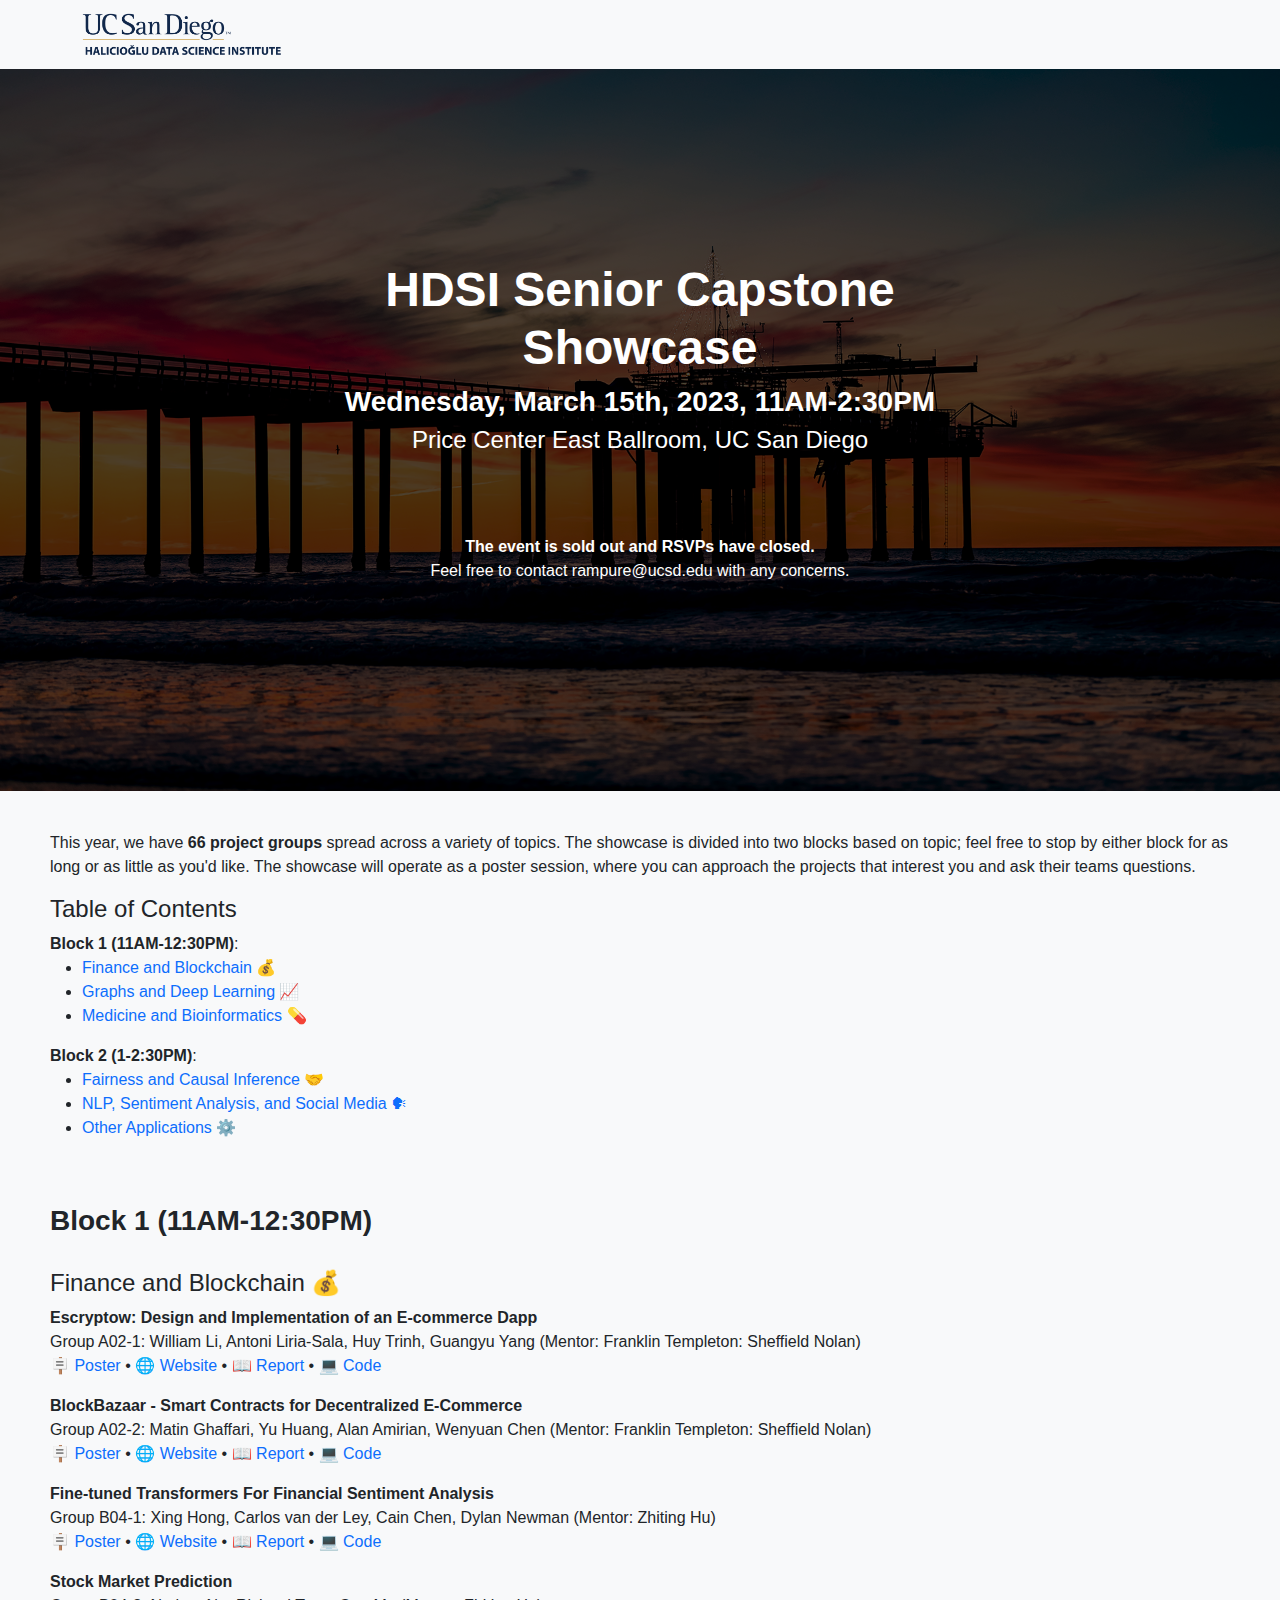
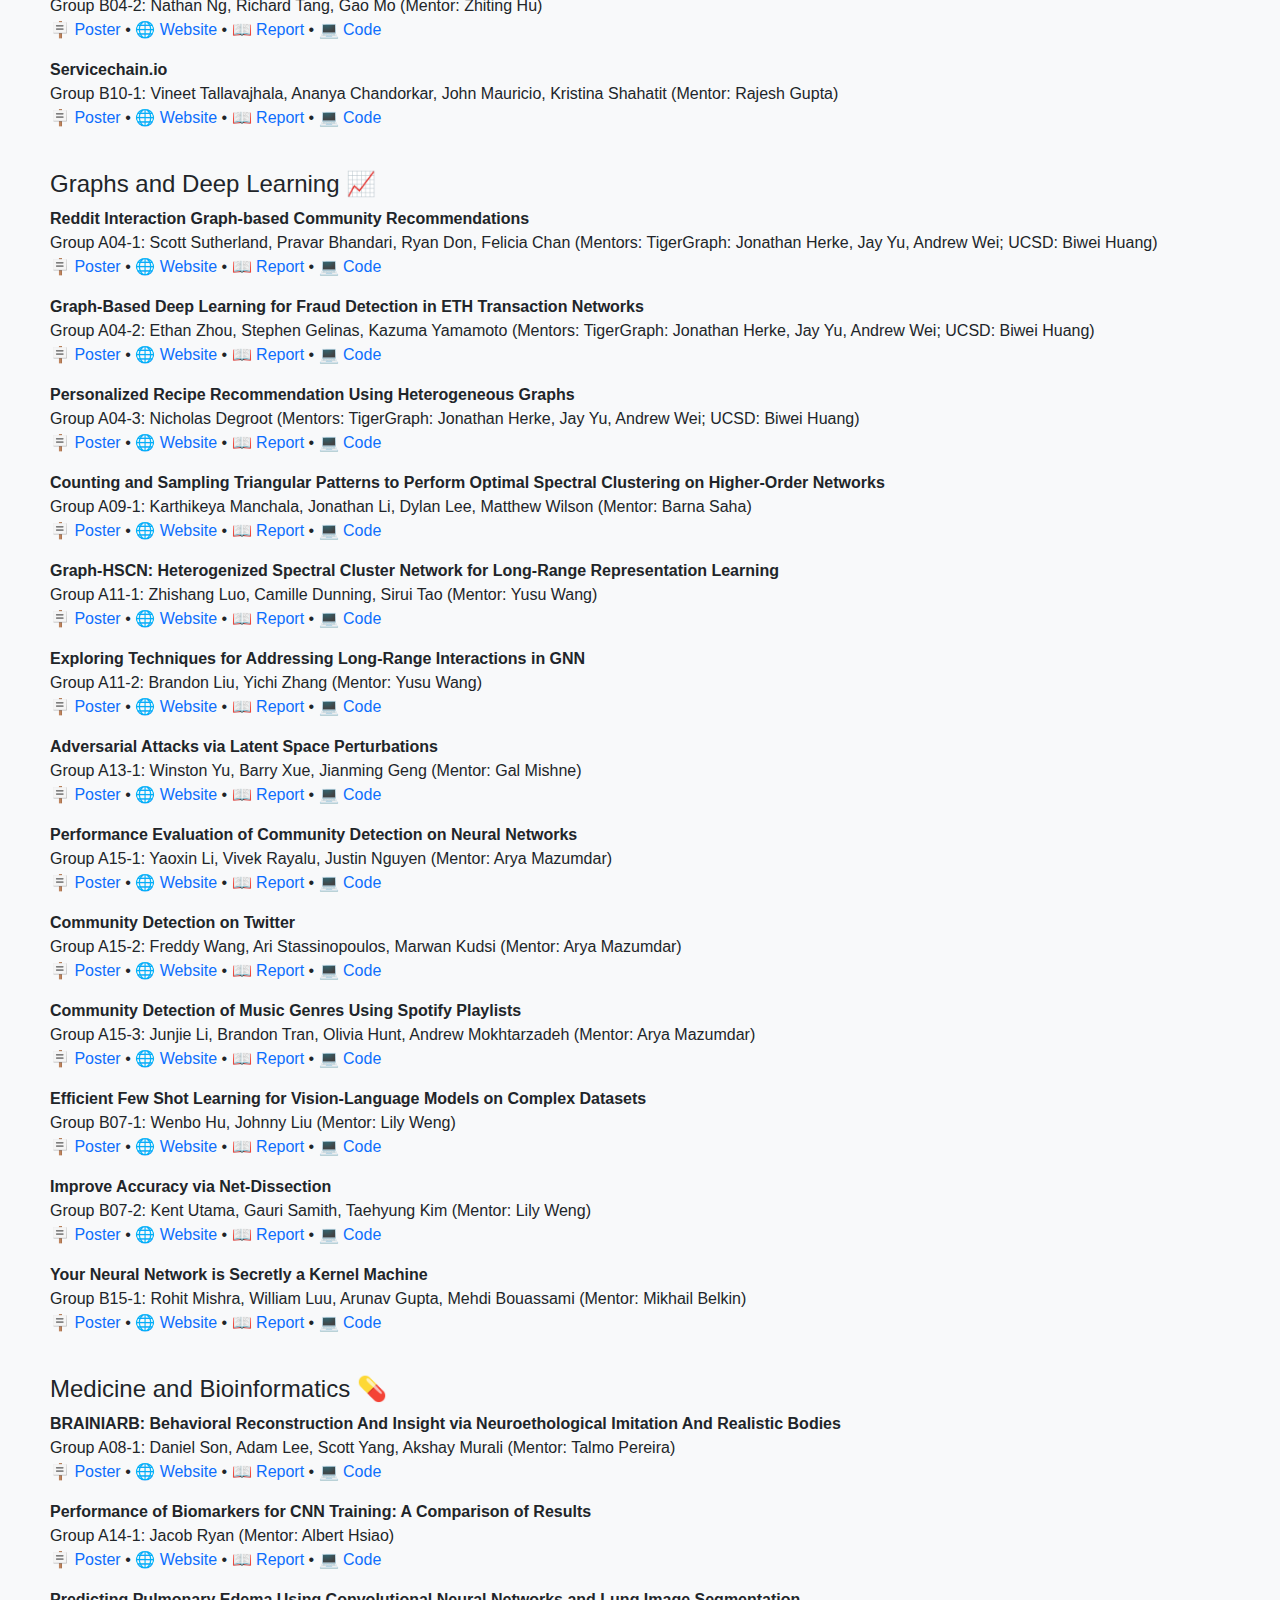
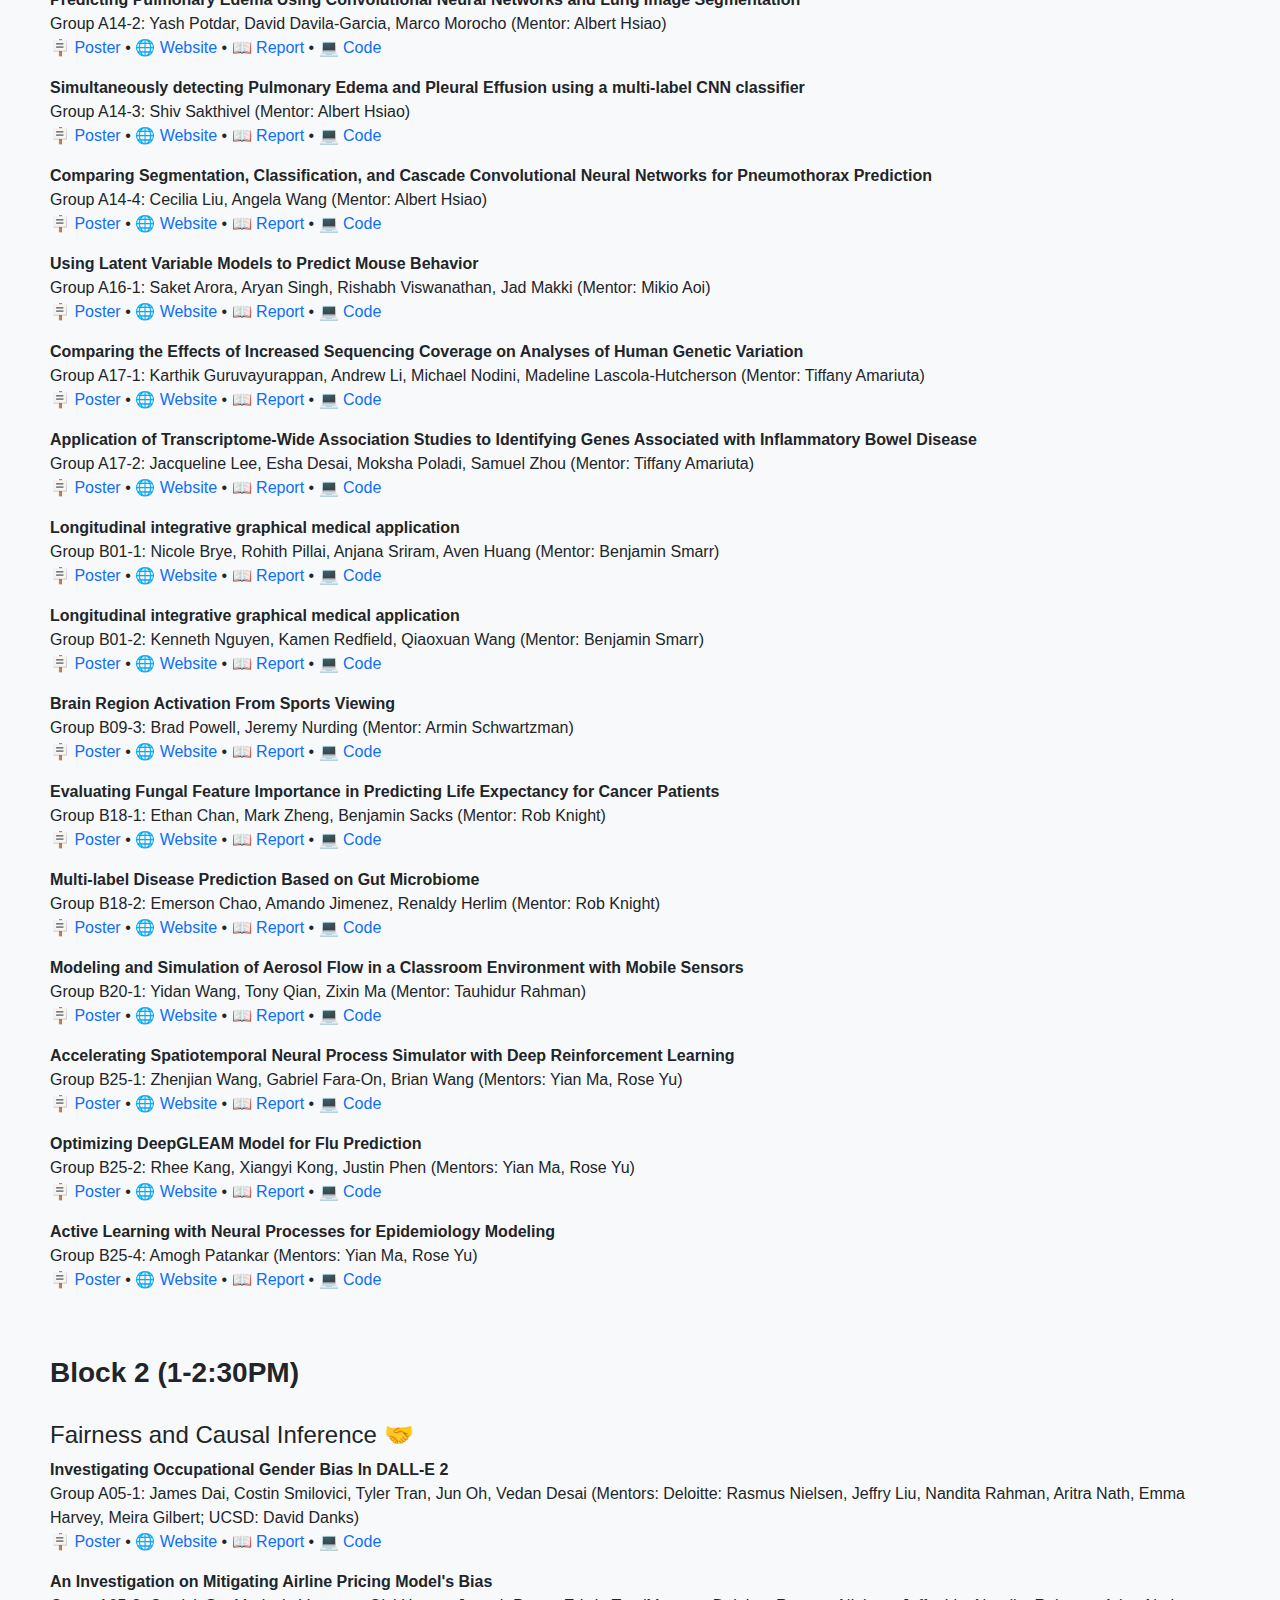
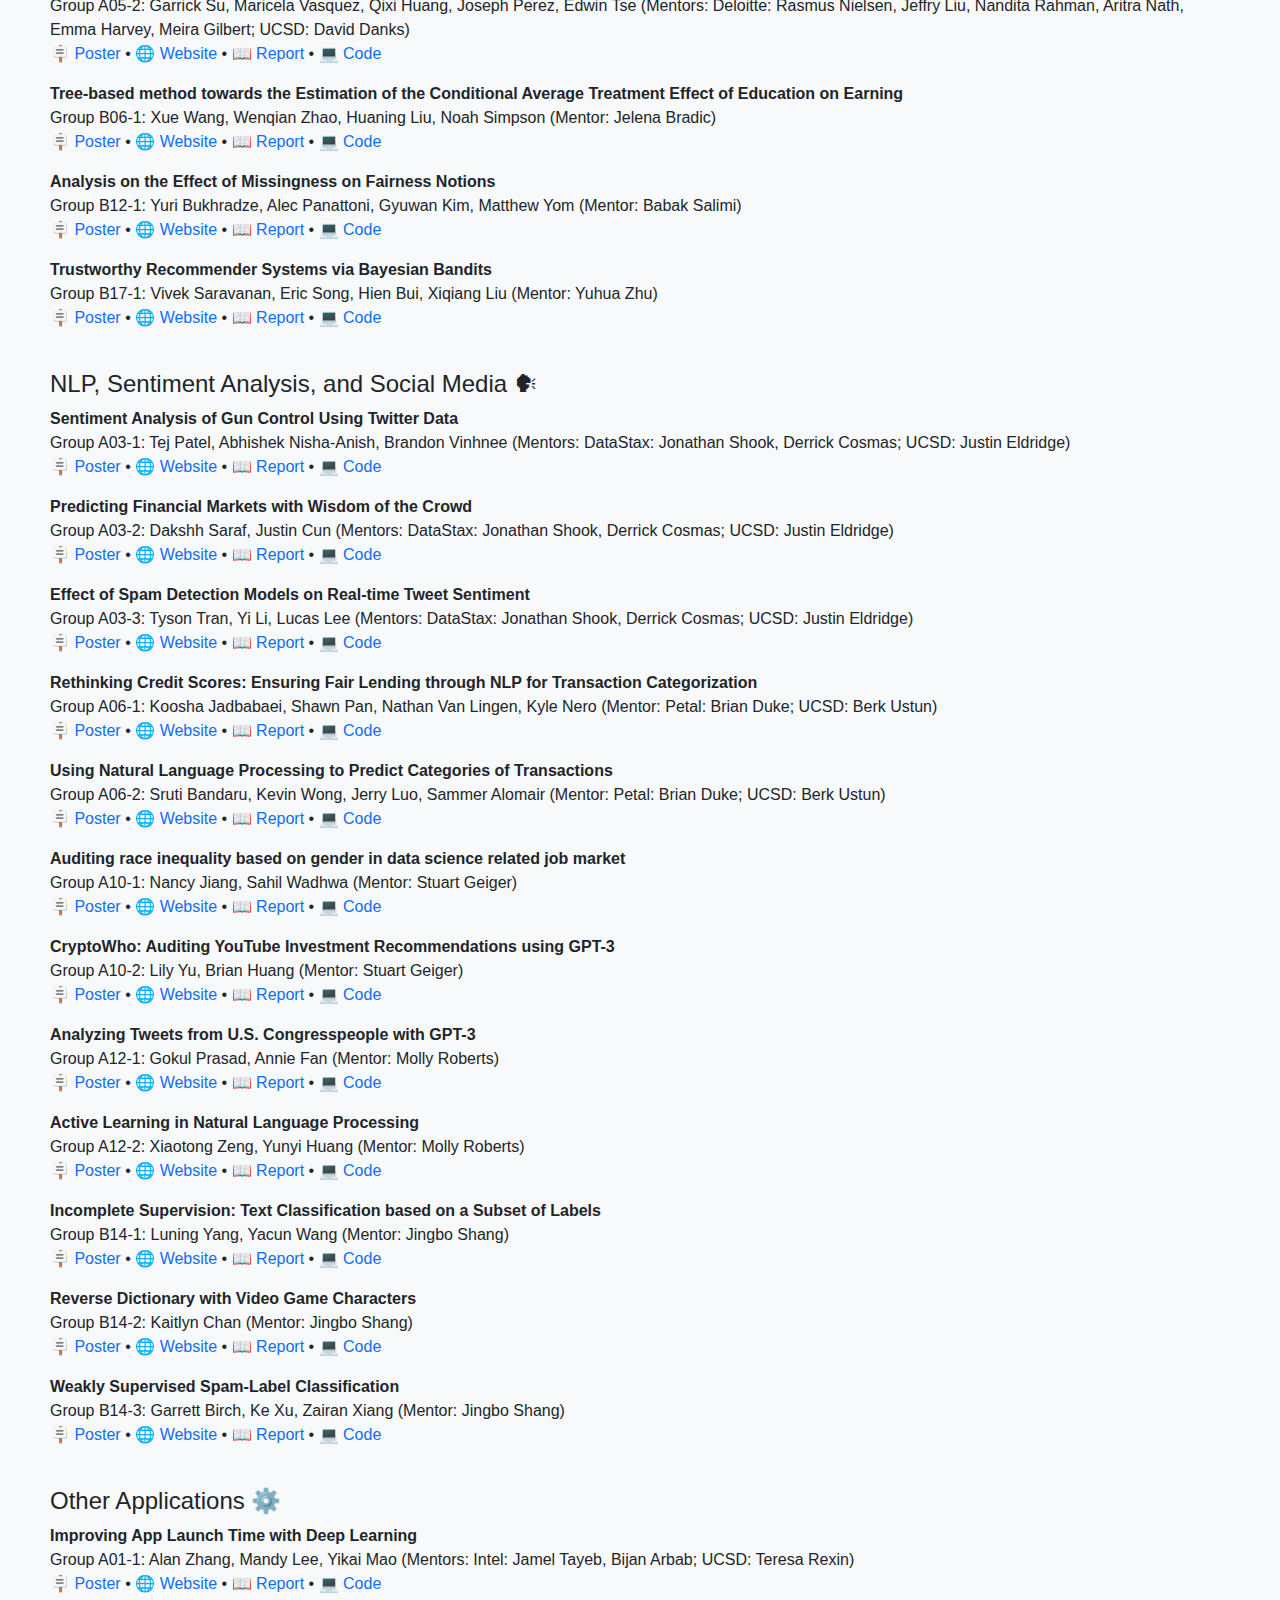
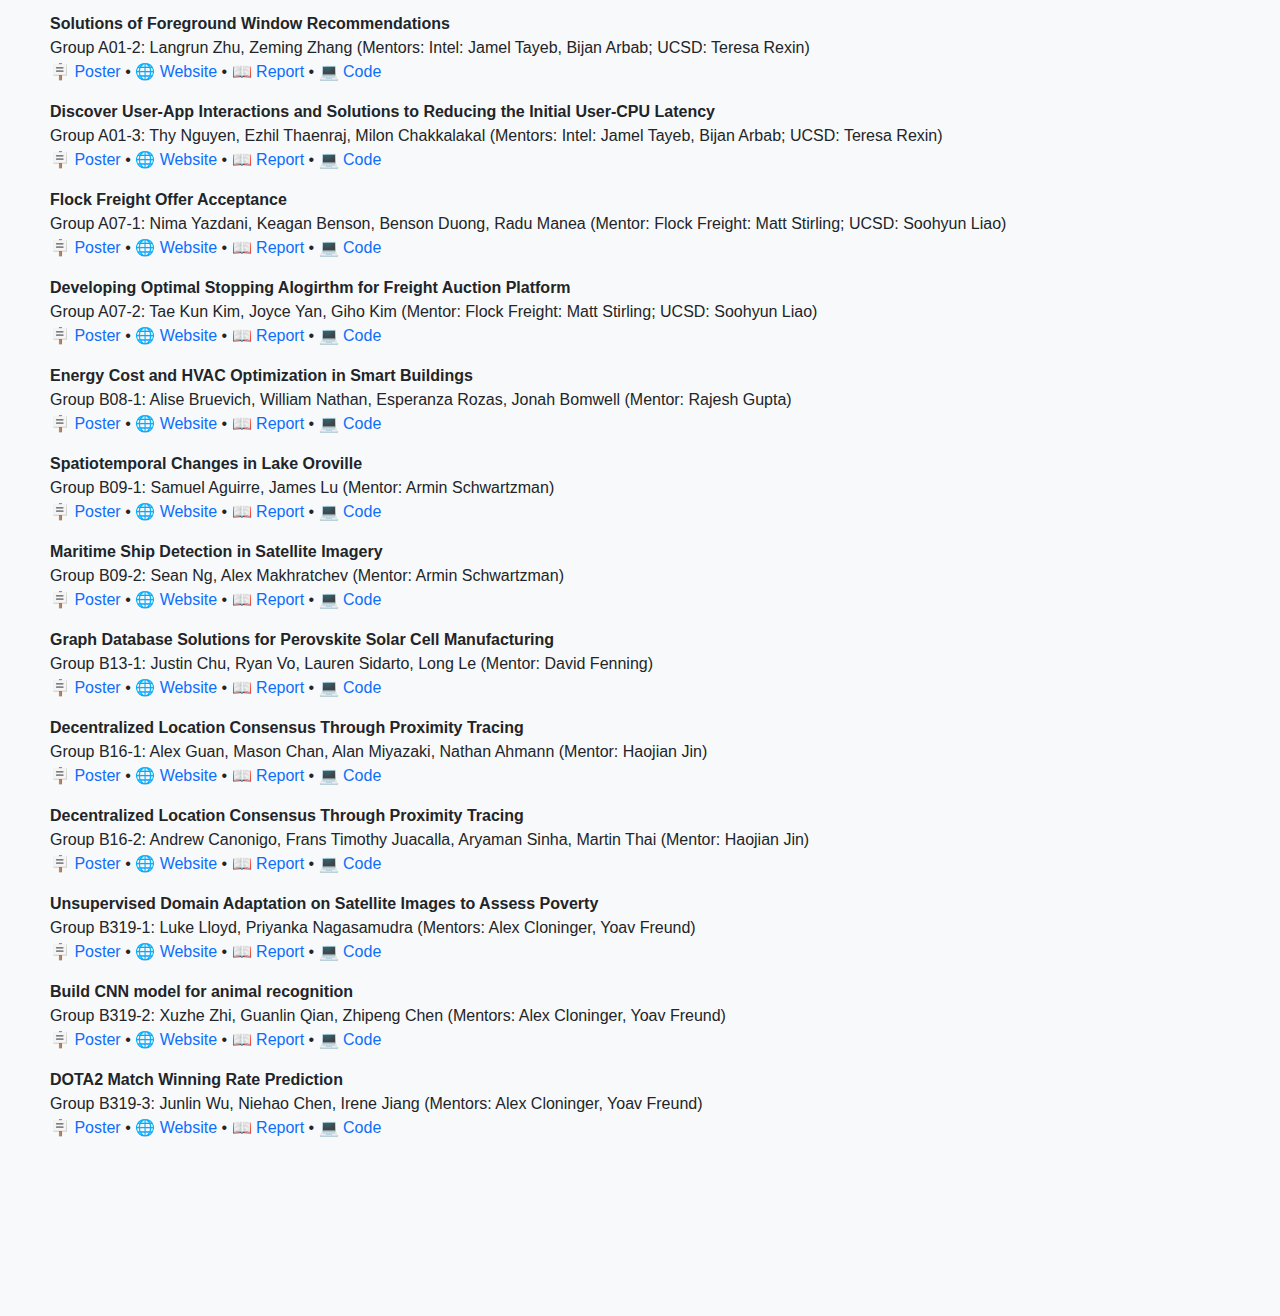
==== commit 9de29831: "some fixesg" ====
--- a/index.html
+++ b/index.html
@@ -96,12 +96,12 @@
 
 <b>Reddit Interaction Graph-based Community Recommendations</b>
 <p>Group A04-1: Scott Sutherland, Pravar Bhandari, Ryan Don, Felicia Chan (Mentors: TigerGraph: Jonathan Herke, Jay Yu, Andrew Wei; UCSD: Biwei Huang)<br>
-<a href="https://drive.google.com/file/d/1ygjGh_qmmjd8mi-vK1iNE1dA1QgAje3U/view?usp=drivesdk">🪧 Poster</a> • <a href="https://scottasut.github.io/dsc180b-project/">🌐 Website</a> • <a href="https://drive.google.com/file/d/13pJ3lStVzOWS8KMK5Ed9uIk0xNdVrFpf/view?usp=drivesdk.pdf">📖 Report</a> • <a href="https://github.com/scottasut/dsc180b-project">💻 Code</a><br></p>
+<a href="https://drive.google.com/file/d/1ygjGh_qmmjd8mi-vK1iNE1dA1QgAje3U/view?usp=drivesdk">🪧 Poster</a> • <a href="https://scottasut.github.io/dsc180b-project/">🌐 Website</a> • <a href="https://drive.google.com/file/d/13pJ3lStVzOWS8KMK5Ed9uIk0xNdVrFpf/view?usp=drivesdk.pdf">📖 Report</a> • <a href="https://github.com/scottasut/dsc180b-projec">💻 Code</a><br></p>
     
 
 <b>Graph-Based Deep Learning for Fraud Detection in ETH Transaction Networks</b>
 <p>Group A04-2: Ethan Zhou, Stephen Gelinas, Kazuma Yamamoto (Mentors: TigerGraph: Jonathan Herke, Jay Yu, Andrew Wei; UCSD: Biwei Huang)<br>
-<a href="https://drive.google.com/file/d/1aa5irUMdCY-Pe-P3WKA6H-zYESMau2qL/view?usp=drivesdk">🪧 Poster</a> • <a href="https://srgelinas.github.io/dsc180b_eth_fraud/">🌐 Website</a> • <a href="https://drive.google.com/file/d/1XrKOHZ6kSN_zucI6wOjCIVkCc4Dw9zB3/view?usp=drivesdk.pdf">📖 Report</a> • <a href="https://github.com/KazumaYamamoto2023/DSC180B-Q2-Project">💻 Code</a><br></p>
+<a href="https://drive.google.com/file/d/1aa5irUMdCY-Pe-P3WKA6H-zYESMau2qL/view?usp=drivesdk">🪧 Poster</a> • <a href="https://srgelinas.github.io/dsc180b_eth_fraud/">🌐 Website</a> • <a href="https://drive.google.com/file/d/1XrKOHZ6kSN_zucI6wOjCIVkCc4Dw9zB3/view?usp=drivesdk.pdf">📖 Report</a> • <a href="https://github.com/KazumaYamamoto2023/DSC180B-Q2-Projec">💻 Code</a><br></p>
     
 
 <b>Personalized Recipe Recommendation Using Heterogeneous Graphs</b>
@@ -111,12 +111,17 @@
 
 <b>Counting and Sampling Triangular Patterns to Perform Optimal Spectral Clustering on Higher-Order Networks</b>
 <p>Group A09-1: Karthikeya Manchala, Jonathan Li, Dylan Lee, Matthew Wilson (Mentor: Barna Saha)<br>
-<a href="https://drive.google.com/file/d/1AffI7myw-qf1fGdqKxGZbazlY_7Gb4rw/view?usp=drivesdk">🪧 Poster</a> • <a href="https://dylanknlee.github.io/higher-order-motif-counting-and-clustering/">🌐 Website</a> • <a href="https://drive.google.com/file/d/12oeXPTm7E-_hSYmgCcHBkbUWIBywxvpm/view?usp=drivesdk.pdf">📖 Report</a> • <a href="https://github.com/mjw49/DSC180B-Quarter-2-Project">💻 Code</a><br></p>
+<a href="https://drive.google.com/file/d/1AffI7myw-qf1fGdqKxGZbazlY_7Gb4rw/view?usp=drivesdk">🪧 Poster</a> • <a href="https://dylanknlee.github.io/higher-order-motif-counting-and-clustering/">🌐 Website</a> • <a href="https://drive.google.com/file/d/12oeXPTm7E-_hSYmgCcHBkbUWIBywxvpm/view?usp=drivesdk.pdf">📖 Report</a> • <a href="https://github.com/mjw49/DSC180B-Quarter-2-Projec">💻 Code</a><br></p>
+    
+
+<b>Graph-HSCN: Heterogenized Spectral Cluster Network for Long-Range Representation Learning</b>
+<p>Group A11-1: Zhishang Luo, Camille Dunning, Sirui Tao (Mentor: Yusu Wang)<br>
+<a href="https://drive.google.com/file/d/1MUaHsWwEtzWefYMtEEhWLy0iv40ishuv/view?usp=drivesdk">🪧 Poster</a> • <a href="https://graphhscn.github.io/">🌐 Website</a> • <a href="https://drive.google.com/file/d/1kODg7Qw4hAj1e2Ct91R_tvom8MHdeGln/view?usp=share_link.pdf">📖 Report</a> • <a href="https://github.com/camille-004/Graph-HSCN">💻 Code</a><br></p>
     
 
 <b>Exploring Techniques for Addressing Long-Range Interactions in GNN</b>
 <p>Group A11-2: Brandon Liu, Yichi Zhang (Mentor: Yusu Wang)<br>
-<a href="https://drive.google.com/file/d/1kOeHboSKFNY3PiyqN6NLkHB9KsmdtSlb/view?usp=drivesdk">🪧 Poster</a> • <a href="https://brliu.com/dsc180b-project/">🌐 Website</a> • <a href="https://drive.google.com/file/d/13TkvohhkBROIW7BB643oblBvJz5pptGe/view?usp=drivesdk.pdf">📖 Report</a> • <a href="https://github.com/bliu8923/dsc180b-project">💻 Code</a><br></p>
+<a href="https://drive.google.com/file/d/1kOeHboSKFNY3PiyqN6NLkHB9KsmdtSlb/view?usp=drivesdk">🪧 Poster</a> • <a href="https://brliu.com/dsc180b-project/">🌐 Website</a> • <a href="https://drive.google.com/file/d/13TkvohhkBROIW7BB643oblBvJz5pptGe/view?usp=drivesdk.pdf">📖 Report</a> • <a href="https://github.com/bliu8923/dsc180b-projec">💻 Code</a><br></p>
     
 
 <b>Adversarial Attacks via Latent Space Perturbations</b>
@@ -131,7 +136,7 @@
 
 <b>Community Detection on Twitter</b>
 <p>Group A15-2: Freddy Wang, Ari Stassinopoulos, Marwan Kudsi (Mentor: Arya Mazumdar)<br>
-<a href="https://drive.google.com/file/d/1iKGE2HfmKvYFZvRuB6oxed3C4vfjiW0q/view?usp=drivesdk">🪧 Poster</a> • <a href="https://capstone.ari-s.com/">🌐 Website</a> • <a href="https://drive.google.com/file/d/1iagfeu53Of6Ciq-bMbqB7V6esRwm7vTK/view?usp=drivesdk.pdf">📖 Report</a> • <a href="https://github.com/stassinopoulosari/dsc180b-a15-q2project">💻 Code</a><br></p>
+<a href="https://drive.google.com/file/d/1iKGE2HfmKvYFZvRuB6oxed3C4vfjiW0q/view?usp=drivesdk">🪧 Poster</a> • <a href="https://capstone.ari-s.com/">🌐 Website</a> • <a href="https://drive.google.com/file/d/1iagfeu53Of6Ciq-bMbqB7V6esRwm7vTK/view?usp=drivesdk.pdf">📖 Report</a> • <a href="https://github.com/stassinopoulosari/dsc180b-a15-q2projec">💻 Code</a><br></p>
     
 
 <b>Community Detection of Music Genres Using Spotify Playlists</b>
@@ -184,7 +189,7 @@
 
 <b>Using Latent Variable Models to Predict Mouse Behavior</b>
 <p>Group A16-1: Saket Arora, Aryan Singh, Rishabh Viswanathan, Jad Makki (Mentor: Mikio Aoi)<br>
-<a href="https://drive.google.com/file/d/1yBr5ZQ84aeFzGMUcrIXpWZ_Lpsuys4eh/view?usp=drivesdk">🪧 Poster</a> • <a href="https://styyxofficial.github.io/DSC180B-Quarter-2-Project/">🌐 Website</a> • <a href="https://drive.google.com/file/d/1m2wUHrn8LPm1j5SjnueLNa5qGnjtqjCx/view?usp=drivesdk.pdf">📖 Report</a> • <a href="https://github.com/styyxofficial/DSC180B-Quarter-2-Project">💻 Code</a><br></p>
+<a href="https://drive.google.com/file/d/1yBr5ZQ84aeFzGMUcrIXpWZ_Lpsuys4eh/view?usp=drivesdk">🪧 Poster</a> • <a href="https://styyxofficial.github.io/DSC180B-Quarter-2-Project/">🌐 Website</a> • <a href="https://drive.google.com/file/d/1m2wUHrn8LPm1j5SjnueLNa5qGnjtqjCx/view?usp=drivesdk.pdf">📖 Report</a> • <a href="https://github.com/styyxofficial/DSC180B-Quarter-2-Projec">💻 Code</a><br></p>
     
 
 <b>Comparing the Effects of Increased Sequencing Coverage on Analyses of Human Genetic Variation</b>
@@ -199,12 +204,12 @@
 
 <b>Longitudinal integrative graphical medical application</b>
 <p>Group B01-1: Nicole Brye, Rohith Pillai, Anjana Sriram, Aven Huang (Mentor: Benjamin Smarr)<br>
-<a href="https://drive.google.com/file/d/130Y3qjN2Cebh09qblp4o7mN3IWXZPcJy/view?usp=drivesdk">🪧 Poster</a> • <a href="https://med-dash.github.io/">🌐 Website</a> • <a href="https://drive.google.com/file/d/1EAWspG9ubShZGzAb2xw818fmrj3BK-7h/view?usp=drivesdk.pdf">📖 Report</a> • <a href="https://github.com/Med-Dash/Med-Dashhub.io">💻 Code</a><br></p>
+<a href="https://drive.google.com/file/d/130Y3qjN2Cebh09qblp4o7mN3IWXZPcJy/view?usp=drivesdk">🪧 Poster</a> • <a href="https://med-dash.github.io/">🌐 Website</a> • <a href="https://drive.google.com/file/d/1EAWspG9ubShZGzAb2xw818fmrj3BK-7h/view?usp=drivesdk.pdf">📖 Report</a> • <a href="https://github.com/Med-Dash/Med-Dash.github.io">💻 Code</a><br></p>
     
 
 <b>Longitudinal integrative graphical medical application</b>
 <p>Group B01-2: Kenneth Nguyen, Kamen Redfield, Qiaoxuan Wang (Mentor: Benjamin Smarr)<br>
-<a href="https://drive.google.com/file/d/1LVCq91qyz7mOgYmrz1iUlgvsiYosbfDX/view?usp=drivesdk">🪧 Poster</a> • <a href="https://med-dash.github.io/">🌐 Website</a> • <a href="https://drive.google.com/file/d/1QBKy5_gyt0SQEFDOk4QlIMqFR1rld2rU/view?usp=drivesdk.pdf">📖 Report</a> • <a href="https://github.com/Med-Dash/Med-Dashhub.io">💻 Code</a><br></p>
+<a href="https://drive.google.com/file/d/1LVCq91qyz7mOgYmrz1iUlgvsiYosbfDX/view?usp=drivesdk">🪧 Poster</a> • <a href="https://med-dash.github.io/">🌐 Website</a> • <a href="https://drive.google.com/file/d/1QBKy5_gyt0SQEFDOk4QlIMqFR1rld2rU/view?usp=drivesdk.pdf">📖 Report</a> • <a href="https://github.com/Med-Dash/Med-Dash.github.io">💻 Code</a><br></p>
     
 
 <b>Brain Region Activation From Sports Viewing</b>
@@ -214,12 +219,12 @@
 
 <b>Evaluating Fungal Feature Importance in Predicting Life Expectancy for Cancer Patients</b>
 <p>Group B18-1: Ethan Chan, Mark Zheng, Benjamin Sacks (Mentor: Rob Knight)<br>
-<a href="https://drive.google.com/file/d/16df6AgzYgigNHRHZur8AZHEg7FTVAb7l/view?usp=drivesdk">🪧 Poster</a> • <a href="https://mzh4ng.github.io/DSC180B_Q2_Project/">🌐 Website</a> • <a href="https://drive.google.com/file/d/15O5Jrf9JOiCC57OWpSJGujG4X2MItNMK/view?usp=drivesdk.pdf">📖 Report</a> • <a href="https://github.com/mzh4ng/DSC180B_Q2_Project">💻 Code</a><br></p>
+<a href="https://drive.google.com/file/d/16df6AgzYgigNHRHZur8AZHEg7FTVAb7l/view?usp=drivesdk">🪧 Poster</a> • <a href="https://mzh4ng.github.io/DSC180B_Q2_Project/">🌐 Website</a> • <a href="https://drive.google.com/file/d/15O5Jrf9JOiCC57OWpSJGujG4X2MItNMK/view?usp=drivesdk.pdf">📖 Report</a> • <a href="https://github.com/mzh4ng/DSC180B_Q2_Projec">💻 Code</a><br></p>
     
 
 <b>Multi-label Disease Prediction Based on Gut Microbiome</b>
 <p>Group B18-2: Emerson Chao, Amando Jimenez, Renaldy Herlim (Mentor: Rob Knight)<br>
-<a href="https://drive.google.com/file/d/1DOY9-qMOsoCTTyfNKpg0BaX3MhXKZ_EM/view?usp=drivesdk">🪧 Poster</a> • <a href="https://renaldyh27.github.io/Capstone-Website/">🌐 Website</a> • <a href="https://drive.google.com/file/d/1UyArQnc2bQYPUdlHa0Lf-GNSF70n_1Oh/view?usp=drivesdk.pdf">📖 Report</a> • <a href="https://github.com/Amandoj/DSC180-Q2-Project">💻 Code</a><br></p>
+<a href="https://drive.google.com/file/d/1DOY9-qMOsoCTTyfNKpg0BaX3MhXKZ_EM/view?usp=drivesdk">🪧 Poster</a> • <a href="https://renaldyh27.github.io/Capstone-Website/">🌐 Website</a> • <a href="https://drive.google.com/file/d/1UyArQnc2bQYPUdlHa0Lf-GNSF70n_1Oh/view?usp=drivesdk.pdf">📖 Report</a> • <a href="https://github.com/Amandoj/DSC180-Q2-Projec">💻 Code</a><br></p>
     
 
 <b>Modeling and Simulation of Aerosol Flow in a Classroom Environment with Mobile Sensors</b>
@@ -251,7 +256,7 @@
 
 <b>Investigating Occupational Gender Bias In DALL-E 2</b>
 <p>Group A05-1: James Dai, Costin Smilovici, Tyler Tran, Jun Oh, Vedan Desai (Mentors: Deloitte: Rasmus Nielsen, Jeffry Liu, Nandita Rahman, Aritra Nath, Emma Harvey, Meira Gilbert; UCSD: David Danks)<br>
-<a href="https://drive.google.com/file/d/1_5LxtvDnnn0_wNrwpJSVRjxOmAf68b0J/view?usp=drivesdk">🪧 Poster</a> • <a href="https://grizlucks.github.io/DSC180B-CapstoneFinalProject/">🌐 Website</a> • <a href="https://drive.google.com/file/d/1kq5DpmaYKHzQawH6u30CJMTz2PZCcjUH/view?usp=drivesdk.pdf">📖 Report</a> • <a href="https://github.com/Grizlucks/DSC180B-CapstoneFinalProject">💻 Code</a><br></p>
+<a href="https://drive.google.com/file/d/1_5LxtvDnnn0_wNrwpJSVRjxOmAf68b0J/view?usp=drivesdk">🪧 Poster</a> • <a href="https://grizlucks.github.io/DSC180B-CapstoneFinalProject/">🌐 Website</a> • <a href="https://drive.google.com/file/d/1kq5DpmaYKHzQawH6u30CJMTz2PZCcjUH/view?usp=drivesdk.pdf">📖 Report</a> • <a href="https://github.com/Grizlucks/DSC180B-CapstoneFinalProjec">💻 Code</a><br></p>
     
 
 <b>An Investigation on Mitigating Airline Pricing Model's Bias</b>
@@ -264,6 +269,11 @@
 <a href="https://drive.google.com/file/d/1T6M5VM9Sk2oVjS5KWMFmPlLo1LKZBEyO/view?usp=drivesdk">🪧 Poster</a> • <a href="https://capstone-causal-tree.vercel.app/">🌐 Website</a> • <a href="https://drive.google.com/file/d/1gRXHNkC3B8zMSdUkSrZHGsqYj3tJZOdT/view?usp=drivesdk.pdf">📖 Report</a> • <a href="https://github.com/NicoloWX/CausalTreeInference">💻 Code</a><br></p>
     
 
+<b>Analysis on the Effect of Missingness on Fairness Notions</b>
+<p>Group B12-1: Yuri Bukhradze, Alec Panattoni, Gyuwan Kim, Matthew Yom (Mentor: Babak Salimi)<br>
+<a href="https://drive.google.com/file/d/1V60ldBhs-OwgSTrZ9DR_Gj_p6F4VbcA_/view?usp=drivesdk">🪧 Poster</a> • <a href="#">🌐 Website</a> • <a href="#.pdf">📖 Report</a> • <a href="#">💻 Code</a><br></p>
+    
+
 <b>Trustworthy Recommender Systems via Bayesian Bandits</b>
 <p>Group B17-1: Vivek Saravanan, Eric Song, Hien Bui, Xiqiang Liu (Mentor: Yuhua Zhu)<br>
 <a href="https://drive.google.com/file/d/1BjS6ZcwmB4TsGctyS56vNxZsTev8F0zF/view?usp=drivesdk">🪧 Poster</a> • <a href="https://hi3nb1.github.io/capstone/Introduction.html">🌐 Website</a> • <a href="https://drive.google.com/file/d/10VEKJZ_TWxqBKimkeTWUmmYjivagMGZJ/view?usp=drivesdk.pdf">📖 Report</a> • <a href="https://github.com/ejsong37/Trustworthy-Recommender-Systems-Capstone">💻 Code</a><br></p>
@@ -274,7 +284,7 @@
 
 <b>Sentiment Analysis of Gun Control Using Twitter Data</b>
 <p>Group A03-1: Tej Patel, Abhishek Nisha-Anish, Brandon Vinhnee (Mentors: DataStax: Jonathan Shook, Derrick Cosmas; UCSD: Justin Eldridge)<br>
-<a href="https://drive.google.com/file/d/16vgufdp9xgkmYjbAlJwZoexbTW92yI5Y/view?usp=drivesdk">🪧 Poster</a> • <a href="https://abhianish0105.github.io/DSC180B-Q2-Project/">🌐 Website</a> • <a href="https://drive.google.com/file/d/1TUuWDEPs1TEeCuTcY-LtLtfcw_kFS24s/view?usp=drivesdk.pdf">📖 Report</a> • <a href="https://github.com/abhianish0105/DSC180B-Q2-Project">💻 Code</a><br></p>
+<a href="https://drive.google.com/file/d/16vgufdp9xgkmYjbAlJwZoexbTW92yI5Y/view?usp=drivesdk">🪧 Poster</a> • <a href="https://abhianish0105.github.io/DSC180B-Q2-Project/">🌐 Website</a> • <a href="https://drive.google.com/file/d/1TUuWDEPs1TEeCuTcY-LtLtfcw_kFS24s/view?usp=drivesdk.pdf">📖 Report</a> • <a href="https://github.com/abhianish0105/DSC180B-Q2-Projec">💻 Code</a><br></p>
     
 
 <b>Predicting Financial Markets with Wisdom of the Crowd</b>
@@ -284,7 +294,7 @@
 
 <b>Effect of Spam Detection Models on Real-time Tweet Sentiment</b>
 <p>Group A03-3: Tyson Tran, Yi Li, Lucas Lee (Mentors: DataStax: Jonathan Shook, Derrick Cosmas; UCSD: Justin Eldridge)<br>
-<a href="https://drive.google.com/file/d/1Sk7Ttb20bNryb6pgQ6DIOShOi1Fd6mGh/view?usp=drivesdk">🪧 Poster</a> • <a href="https://dsc-180a.github.io/spam-sentiment.io/">🌐 Website</a> • <a href="https://drive.google.com/file/d/1YjHSnG9jfTCofcyjl8EZrzBSdz9eYk8R/view?usp=drivesdk.pdf">📖 Report</a> • <a href="https://github.com/DSC-180A/spam.detectorhub.io">💻 Code</a><br></p>
+<a href="https://drive.google.com/file/d/1Sk7Ttb20bNryb6pgQ6DIOShOi1Fd6mGh/view?usp=drivesdk">🪧 Poster</a> • <a href="https://dsc-180a.github.io/spam-sentiment.io/">🌐 Website</a> • <a href="https://drive.google.com/file/d/1YjHSnG9jfTCofcyjl8EZrzBSdz9eYk8R/view?usp=drivesdk.pdf">📖 Report</a> • <a href="https://github.com/DSC-180A/spam.detector.github.io">💻 Code</a><br></p>
     
 
 <b>Rethinking Credit Scores: Ensuring Fair Lending through NLP for Transaction Categorization</b>
@@ -294,7 +304,7 @@
 
 <b>Using Natural Language Processing to Predict Categories of Transactions</b>
 <p>Group A06-2: Sruti Bandaru, Kevin Wong, Jerry Luo, Sammer Alomair (Mentor: Petal: Brian Duke; UCSD: Berk Ustun)<br>
-<a href="https://drive.google.com/file/d/15XovpYw3eAMhe3RkNWX1NMKOYU56wHb0/view?usp=drivesdk">🪧 Poster</a> • <a href="https://kkw002.github.io/">🌐 Website</a> • <a href="https://drive.google.com/file/d/1-13kDfTIWbfim9yND-tpXNiTohEB-9wX/view?usp=drivesdk.pdf">📖 Report</a> • <a href="https://github.com/kkw002/Quarter2Project">💻 Code</a><br></p>
+<a href="https://drive.google.com/file/d/15XovpYw3eAMhe3RkNWX1NMKOYU56wHb0/view?usp=drivesdk">🪧 Poster</a> • <a href="https://kkw002.github.io/">🌐 Website</a> • <a href="https://drive.google.com/file/d/1-13kDfTIWbfim9yND-tpXNiTohEB-9wX/view?usp=drivesdk.pdf">📖 Report</a> • <a href="https://github.com/kkw002/Quarter2Projec">💻 Code</a><br></p>
     
 
 <b>Auditing race inequality based on gender in data science related job market</b>
@@ -337,7 +347,7 @@
 
 <b>Improving App Launch Time with Deep Learning</b>
 <p>Group A01-1: Alan Zhang, Mandy Lee, Yikai Mao (Mentors: Intel: Jamel Tayeb, Bijan Arbab; UCSD: Teresa Rexin)<br>
-<a href="https://drive.google.com/file/d/1d-ahdQEAwBxy_3mLM-QXOPNAIQ_TvAiN/view?usp=drivesdk">🪧 Poster</a> • <a href="https://mikem820.github.io/foreground_window_forcast/">🌐 Website</a> • <a href="https://drive.google.com/file/d/1R8tkqk4DWIop3H9xB_IiRIGu3Lg5xOhe/view?usp=drivesdk.pdf">📖 Report</a> • <a href="https://github.com/MikeM820/foreground_window_forcast">💻 Code</a><br></p>
+<a href="https://drive.google.com/file/d/1d-ahdQEAwBxy_3mLM-QXOPNAIQ_TvAiN/view?usp=drivesdk">🪧 Poster</a> • <a href="https://mikem820.github.io/foreground_window_forcast/">🌐 Website</a> • <a href="https://drive.google.com/file/d/1R8tkqk4DWIop3H9xB_IiRIGu3Lg5xOhe/view?usp=drivesdk.pdf">📖 Report</a> • <a href="https://github.com/MikeM820/foreground_window_forcas">💻 Code</a><br></p>
     
 
 <b>Solutions of Foreground Window Recommendations</b>
@@ -357,7 +367,7 @@
 
 <b>Developing Optimal Stopping Alogirthm for Freight Auction Platform</b>
 <p>Group A07-2: Tae Kun Kim, Joyce Yan, Giho Kim (Mentor: Flock Freight: Matt Stirling; UCSD: Soohyun Liao)<br>
-<a href="https://drive.google.com/file/d/1yJ2EiWQyIc9kA-kmm30YqsLdn3Lf_mCn/view?usp=drivesdk">🪧 Poster</a> • <a href="https://www.taekun.com/external_files/flock-freight/2023-02-25-flock-freight.html">🌐 Website</a> • <a href="https://drive.google.com/file/d/1R0hEK9u744ocJlsf6BsqoSnRFVauGoSW/view?usp=drivesdk.pdf">📖 Report</a> • <a href="https://github.com/taekunkim/flock-freight">💻 Code</a><br></p>
+<a href="https://drive.google.com/file/d/1yJ2EiWQyIc9kA-kmm30YqsLdn3Lf_mCn/view?usp=drivesdk">🪧 Poster</a> • <a href="https://www.taekun.com/external_files/flock-freight/2023-02-25-flock-freight.html">🌐 Website</a> • <a href="https://drive.google.com/file/d/1R0hEK9u744ocJlsf6BsqoSnRFVauGoSW/view?usp=drivesdk.pdf">📖 Report</a> • <a href="https://github.com/taekunkim/flock-freigh">💻 Code</a><br></p>
     
 
 <b>Energy Cost and HVAC Optimization in Smart Buildings</b>
@@ -367,7 +377,7 @@
 
 <b>Spatiotemporal Changes in Lake Oroville</b>
 <p>Group B09-1: Samuel Aguirre, James Lu (Mentor: Armin Schwartzman)<br>
-<a href="https://drive.google.com/file/d/1MRhqBWSuiBE9VimXrwj26__VRJsYxwXV/view?usp=drivesdk">🪧 Poster</a> • <a href="https://samuelbaguirre.github.io/">🌐 Website</a> • <a href="https://drive.google.com/file/d/1m-95y-clbX19Tvfub6C1EVUfk67obBbd/view?usp=drivesdk.pdf">📖 Report</a> • <a href="https://github.com/SamuelBAguirre/DSC180A_Project">💻 Code</a><br></p>
+<a href="https://drive.google.com/file/d/1MRhqBWSuiBE9VimXrwj26__VRJsYxwXV/view?usp=drivesdk">🪧 Poster</a> • <a href="https://samuelbaguirre.github.io/">🌐 Website</a> • <a href="https://drive.google.com/file/d/1m-95y-clbX19Tvfub6C1EVUfk67obBbd/view?usp=drivesdk.pdf">📖 Report</a> • <a href="https://github.com/SamuelBAguirre/DSC180A_Projec">💻 Code</a><br></p>
     
 
 <b>Maritime Ship Detection in Satellite Imagery</b>
@@ -392,7 +402,7 @@
 
 <b>Unsupervised Domain Adaptation on Satellite Images to Assess Poverty</b>
 <p>Group B319-1: Luke Lloyd, Priyanka Nagasamudra (Mentors: Alex Cloninger, Yoav Freund)<br>
-<a href="https://drive.google.com/file/d/1ZbUDECItRBHyN1bDyLNnCDWzydw5fNP3/view?usp=drivesdk">🪧 Poster</a> • <a href="https://lalaluke413.github.io/">🌐 Website</a> • <a href="https://drive.google.com/file/d/1Jrr19qlQAOZJN7n52TEsev-bJ2nCXs35/view?usp=drivesdk.pdf">📖 Report</a> • <a href="https://github.com/pnagasam/dsc180a_capstone_project">💻 Code</a><br></p>
+<a href="https://drive.google.com/file/d/1ZbUDECItRBHyN1bDyLNnCDWzydw5fNP3/view?usp=drivesdk">🪧 Poster</a> • <a href="https://lalaluke413.github.io/">🌐 Website</a> • <a href="https://drive.google.com/file/d/1Jrr19qlQAOZJN7n52TEsev-bJ2nCXs35/view?usp=drivesdk.pdf">📖 Report</a> • <a href="https://github.com/pnagasam/dsc180a_capstone_projec">💻 Code</a><br></p>
     
 
 <b>Build CNN model for animal recognition</b>
@@ -402,7 +412,7 @@
 
 <b>DOTA2 Match Winning Rate Prediction</b>
 <p>Group B319-3: Junlin Wu, Niehao Chen, Irene Jiang (Mentors: Alex Cloninger, Yoav Freund)<br>
-<a href="https://drive.google.com/file/d/1eigxdOn-8DmRpTvWlt0zbq38hhGgg_DZ/view?usp=drivesdk">🪧 Poster</a> • <a href="http://116.62.23.28/">🌐 Website</a> • <a href="https://drive.google.com/file/d/18Fvo1gpB-MmCyFUwfMFYNxgwE4ugXaIM/view?usp=drivesdk.pdf">📖 Report</a> • <a href="https://github.com/TallMessiWu/ucsdcssa-website-backend">💻 Code</a><br></p>
+<a href="https://drive.google.com/file/d/1eigxdOn-8DmRpTvWlt0zbq38hhGgg_DZ/view?usp=drivesdk">🪧 Poster</a> • <a href="http://116.62.23.28/">🌐 Website</a> • <a href="https://drive.google.com/file/d/18Fvo1gpB-MmCyFUwfMFYNxgwE4ugXaIM/view?usp=drivesdk.pdf">📖 Report</a> • <a href="https://github.com/TallMessiWu/dota2-drafting-backend">💻 Code</a><br></p>
     
 
 <br>
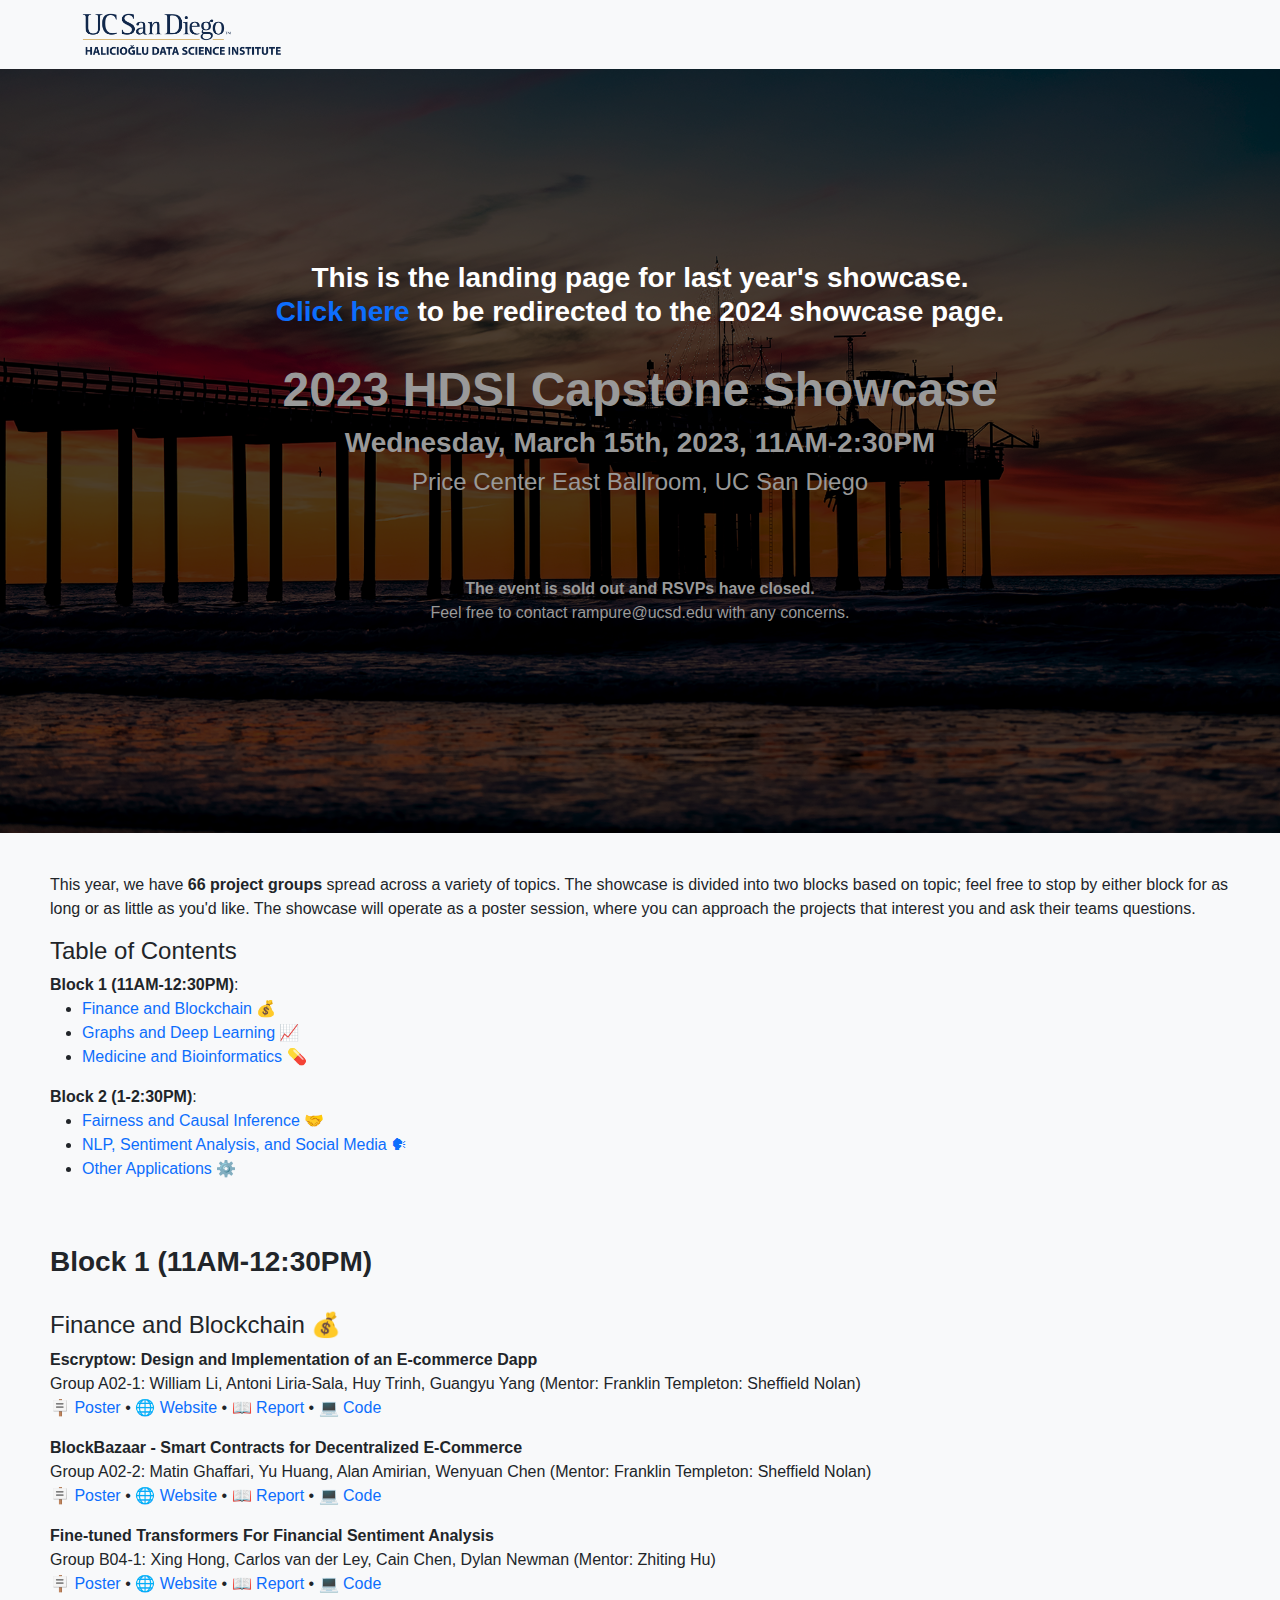
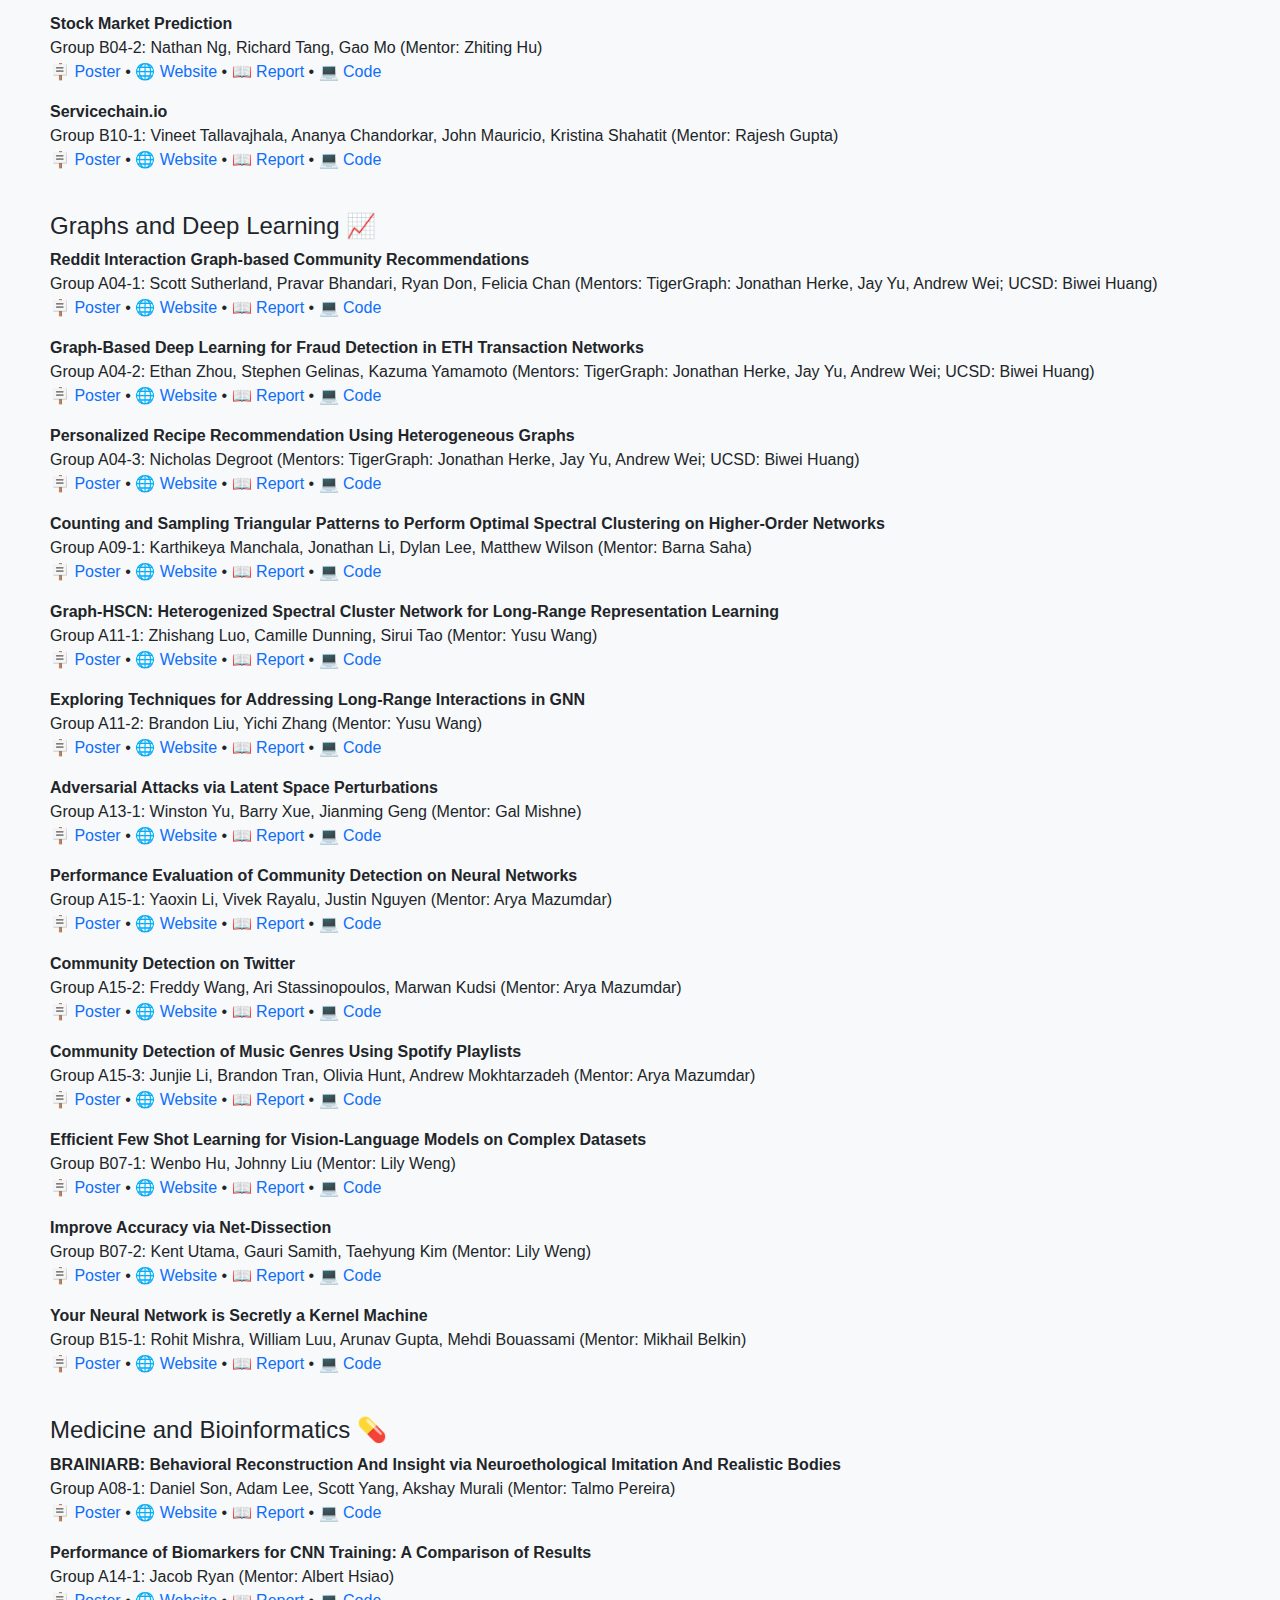
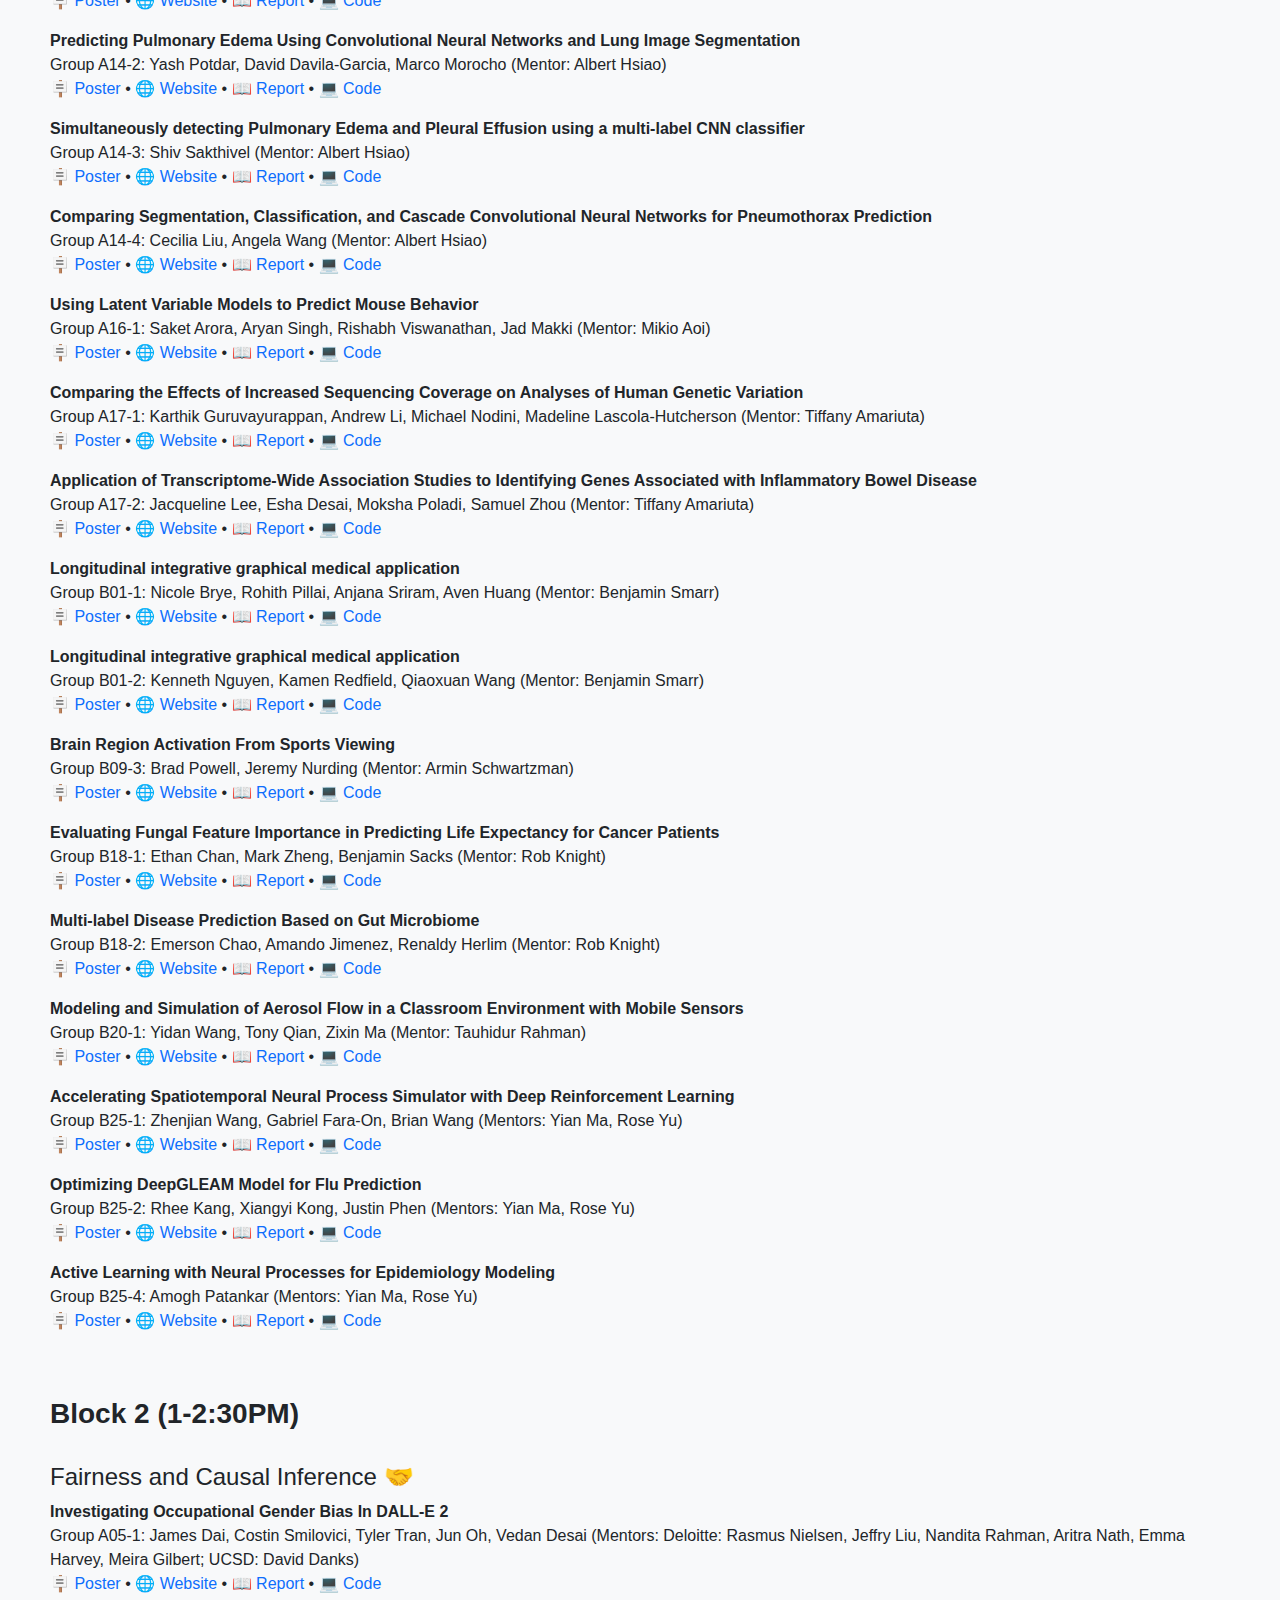
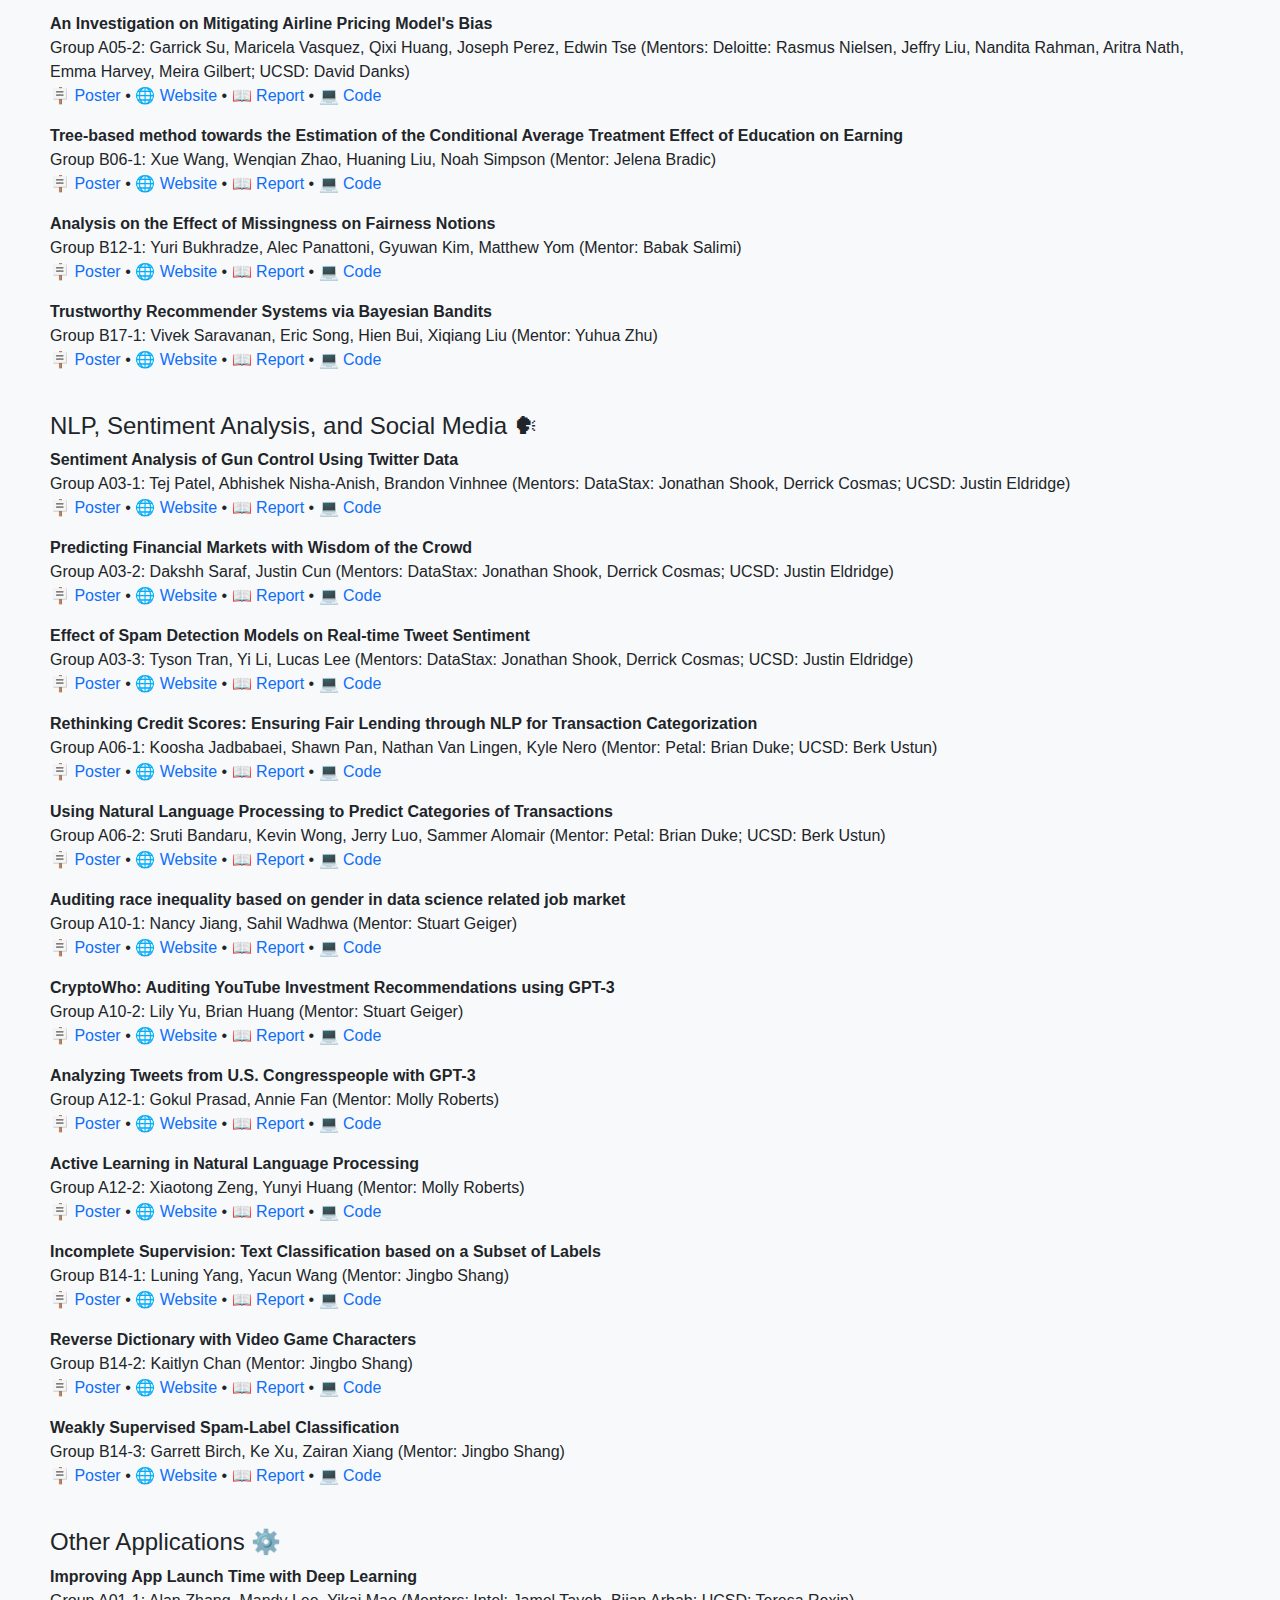
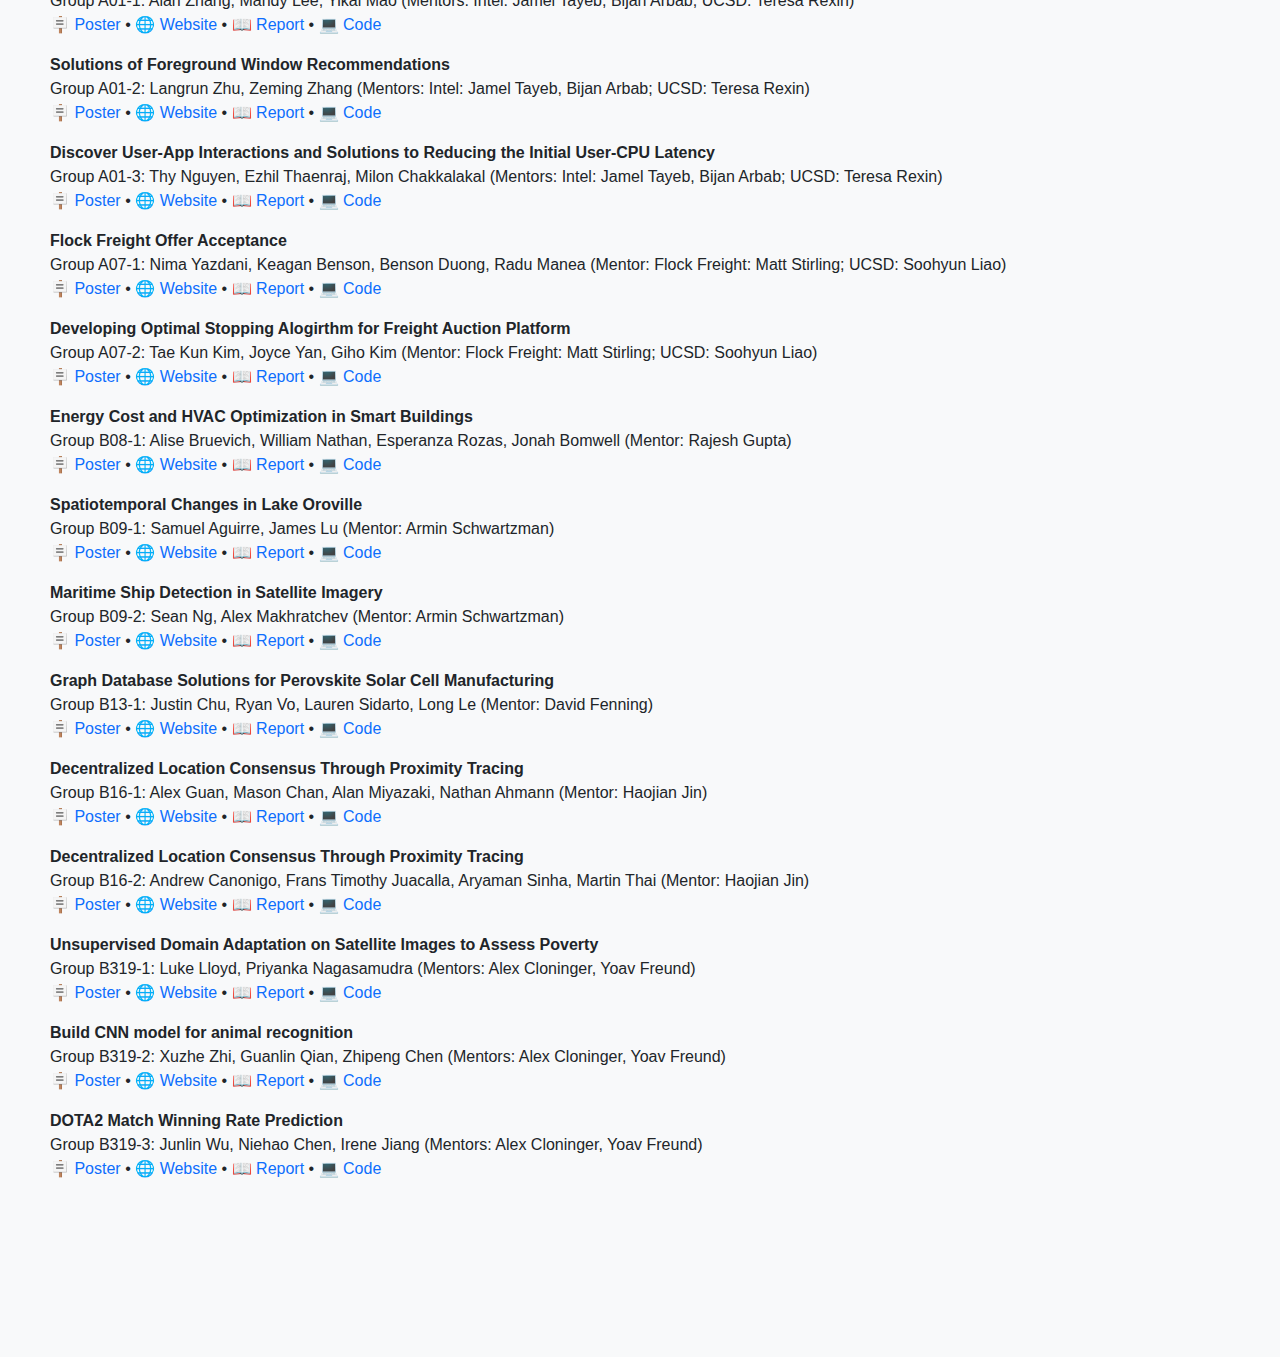
==== commit e9d3e9db: "archive 2023 showcase page" ====
--- a/index.html
+++ b/index.html
@@ -29,10 +29,14 @@
                     <div class="col-xl-8">
                         <div class="text-center text-white">
                             <!-- Page heading-->
-                            <h1 class="mb-2">HDSI Senior Capstone Showcase</h1>
+                            <h3>This is the landing page for last year's showcase.<br><a href="https://dsc-capstone.org/showcase-24">Click here</a> to be redirected to the 2024 showcase page.</h3>
+                            <br>
+                            <span style="color:#999">
+                            <h1 class="mb-2">2023 HDSI Capstone Showcase</h1>
                             <h3>Wednesday, March 15th, 2023, 11AM-2:30PM</h3>
                             <h4>Price Center East Ballroom, UC San Diego</h4><br><br>
                             <p><br><b>The event is sold out and RSVPs have closed.</b><br>Feel free to contact rampure@ucsd.edu with any concerns.</p>
+                            </span>
                         </div>
                     </div>
                 </div>
@@ -96,12 +100,12 @@
 
 <b>Reddit Interaction Graph-based Community Recommendations</b>
 <p>Group A04-1: Scott Sutherland, Pravar Bhandari, Ryan Don, Felicia Chan (Mentors: TigerGraph: Jonathan Herke, Jay Yu, Andrew Wei; UCSD: Biwei Huang)<br>
-<a href="https://drive.google.com/file/d/1ygjGh_qmmjd8mi-vK1iNE1dA1QgAje3U/view?usp=drivesdk">🪧 Poster</a> • <a href="https://scottasut.github.io/dsc180b-project/">🌐 Website</a> • <a href="https://drive.google.com/file/d/13pJ3lStVzOWS8KMK5Ed9uIk0xNdVrFpf/view?usp=drivesdk.pdf">📖 Report</a> • <a href="https://github.com/scottasut/dsc180b-projec">💻 Code</a><br></p>
+<a href="https://drive.google.com/file/d/1ygjGh_qmmjd8mi-vK1iNE1dA1QgAje3U/view?usp=drivesdk">🪧 Poster</a> • <a href="https://scottasut.github.io/dsc180b-project/">🌐 Website</a> • <a href="https://drive.google.com/file/d/13pJ3lStVzOWS8KMK5Ed9uIk0xNdVrFpf/view?usp=drivesdk.pdf">📖 Report</a> • <a href="https://github.com/scottasut/dsc180b-project">💻 Code</a><br></p>
     
 
 <b>Graph-Based Deep Learning for Fraud Detection in ETH Transaction Networks</b>
 <p>Group A04-2: Ethan Zhou, Stephen Gelinas, Kazuma Yamamoto (Mentors: TigerGraph: Jonathan Herke, Jay Yu, Andrew Wei; UCSD: Biwei Huang)<br>
-<a href="https://drive.google.com/file/d/1aa5irUMdCY-Pe-P3WKA6H-zYESMau2qL/view?usp=drivesdk">🪧 Poster</a> • <a href="https://srgelinas.github.io/dsc180b_eth_fraud/">🌐 Website</a> • <a href="https://drive.google.com/file/d/1XrKOHZ6kSN_zucI6wOjCIVkCc4Dw9zB3/view?usp=drivesdk.pdf">📖 Report</a> • <a href="https://github.com/KazumaYamamoto2023/DSC180B-Q2-Projec">💻 Code</a><br></p>
+<a href="https://drive.google.com/file/d/1aa5irUMdCY-Pe-P3WKA6H-zYESMau2qL/view?usp=drivesdk">🪧 Poster</a> • <a href="https://srgelinas.github.io/dsc180b_eth_fraud/">🌐 Website</a> • <a href="https://drive.google.com/file/d/1XrKOHZ6kSN_zucI6wOjCIVkCc4Dw9zB3/view?usp=drivesdk.pdf">📖 Report</a> • <a href="https://github.com/KazumaYamamoto2023/DSC180B-Q2-Project">💻 Code</a><br></p>
     
 
 <b>Personalized Recipe Recommendation Using Heterogeneous Graphs</b>
@@ -111,7 +115,7 @@
 
 <b>Counting and Sampling Triangular Patterns to Perform Optimal Spectral Clustering on Higher-Order Networks</b>
 <p>Group A09-1: Karthikeya Manchala, Jonathan Li, Dylan Lee, Matthew Wilson (Mentor: Barna Saha)<br>
-<a href="https://drive.google.com/file/d/1AffI7myw-qf1fGdqKxGZbazlY_7Gb4rw/view?usp=drivesdk">🪧 Poster</a> • <a href="https://dylanknlee.github.io/higher-order-motif-counting-and-clustering/">🌐 Website</a> • <a href="https://drive.google.com/file/d/12oeXPTm7E-_hSYmgCcHBkbUWIBywxvpm/view?usp=drivesdk.pdf">📖 Report</a> • <a href="https://github.com/mjw49/DSC180B-Quarter-2-Projec">💻 Code</a><br></p>
+<a href="https://drive.google.com/file/d/1AffI7myw-qf1fGdqKxGZbazlY_7Gb4rw/view?usp=drivesdk">🪧 Poster</a> • <a href="https://dylanknlee.github.io/higher-order-motif-counting-and-clustering/">🌐 Website</a> • <a href="https://drive.google.com/file/d/12oeXPTm7E-_hSYmgCcHBkbUWIBywxvpm/view?usp=drivesdk.pdf">📖 Report</a> • <a href="https://github.com/mjw49/DSC180B-Quarter-2-Project">💻 Code</a><br></p>
     
 
 <b>Graph-HSCN: Heterogenized Spectral Cluster Network for Long-Range Representation Learning</b>
@@ -121,7 +125,7 @@
 
 <b>Exploring Techniques for Addressing Long-Range Interactions in GNN</b>
 <p>Group A11-2: Brandon Liu, Yichi Zhang (Mentor: Yusu Wang)<br>
-<a href="https://drive.google.com/file/d/1kOeHboSKFNY3PiyqN6NLkHB9KsmdtSlb/view?usp=drivesdk">🪧 Poster</a> • <a href="https://brliu.com/dsc180b-project/">🌐 Website</a> • <a href="https://drive.google.com/file/d/13TkvohhkBROIW7BB643oblBvJz5pptGe/view?usp=drivesdk.pdf">📖 Report</a> • <a href="https://github.com/bliu8923/dsc180b-projec">💻 Code</a><br></p>
+<a href="https://drive.google.com/file/d/1kOeHboSKFNY3PiyqN6NLkHB9KsmdtSlb/view?usp=drivesdk">🪧 Poster</a> • <a href="https://brliu.com/dsc180b-project/">🌐 Website</a> • <a href="https://drive.google.com/file/d/13TkvohhkBROIW7BB643oblBvJz5pptGe/view?usp=drivesdk.pdf">📖 Report</a> • <a href="https://github.com/bliu8923/dsc180b-project">💻 Code</a><br></p>
     
 
 <b>Adversarial Attacks via Latent Space Perturbations</b>
@@ -136,7 +140,7 @@
 
 <b>Community Detection on Twitter</b>
 <p>Group A15-2: Freddy Wang, Ari Stassinopoulos, Marwan Kudsi (Mentor: Arya Mazumdar)<br>
-<a href="https://drive.google.com/file/d/1iKGE2HfmKvYFZvRuB6oxed3C4vfjiW0q/view?usp=drivesdk">🪧 Poster</a> • <a href="https://capstone.ari-s.com/">🌐 Website</a> • <a href="https://drive.google.com/file/d/1iagfeu53Of6Ciq-bMbqB7V6esRwm7vTK/view?usp=drivesdk.pdf">📖 Report</a> • <a href="https://github.com/stassinopoulosari/dsc180b-a15-q2projec">💻 Code</a><br></p>
+<a href="https://drive.google.com/file/d/1iKGE2HfmKvYFZvRuB6oxed3C4vfjiW0q/view?usp=drivesdk">🪧 Poster</a> • <a href="https://capstone.ari-s.com/">🌐 Website</a> • <a href="https://drive.google.com/file/d/1iagfeu53Of6Ciq-bMbqB7V6esRwm7vTK/view?usp=drivesdk.pdf">📖 Report</a> • <a href="https://github.com/stassinopoulosari/dsc180b-a15-q2project">💻 Code</a><br></p>
     
 
 <b>Community Detection of Music Genres Using Spotify Playlists</b>
@@ -189,7 +193,7 @@
 
 <b>Using Latent Variable Models to Predict Mouse Behavior</b>
 <p>Group A16-1: Saket Arora, Aryan Singh, Rishabh Viswanathan, Jad Makki (Mentor: Mikio Aoi)<br>
-<a href="https://drive.google.com/file/d/1yBr5ZQ84aeFzGMUcrIXpWZ_Lpsuys4eh/view?usp=drivesdk">🪧 Poster</a> • <a href="https://styyxofficial.github.io/DSC180B-Quarter-2-Project/">🌐 Website</a> • <a href="https://drive.google.com/file/d/1m2wUHrn8LPm1j5SjnueLNa5qGnjtqjCx/view?usp=drivesdk.pdf">📖 Report</a> • <a href="https://github.com/styyxofficial/DSC180B-Quarter-2-Projec">💻 Code</a><br></p>
+<a href="https://drive.google.com/file/d/1yBr5ZQ84aeFzGMUcrIXpWZ_Lpsuys4eh/view?usp=drivesdk">🪧 Poster</a> • <a href="https://styyxofficial.github.io/DSC180B-Quarter-2-Project/">🌐 Website</a> • <a href="https://drive.google.com/file/d/1m2wUHrn8LPm1j5SjnueLNa5qGnjtqjCx/view?usp=drivesdk.pdf">📖 Report</a> • <a href="https://github.com/styyxofficial/DSC180B-Quarter-2-Project">💻 Code</a><br></p>
     
 
 <b>Comparing the Effects of Increased Sequencing Coverage on Analyses of Human Genetic Variation</b>
@@ -219,12 +223,12 @@
 
 <b>Evaluating Fungal Feature Importance in Predicting Life Expectancy for Cancer Patients</b>
 <p>Group B18-1: Ethan Chan, Mark Zheng, Benjamin Sacks (Mentor: Rob Knight)<br>
-<a href="https://drive.google.com/file/d/16df6AgzYgigNHRHZur8AZHEg7FTVAb7l/view?usp=drivesdk">🪧 Poster</a> • <a href="https://mzh4ng.github.io/DSC180B_Q2_Project/">🌐 Website</a> • <a href="https://drive.google.com/file/d/15O5Jrf9JOiCC57OWpSJGujG4X2MItNMK/view?usp=drivesdk.pdf">📖 Report</a> • <a href="https://github.com/mzh4ng/DSC180B_Q2_Projec">💻 Code</a><br></p>
+<a href="https://drive.google.com/file/d/16df6AgzYgigNHRHZur8AZHEg7FTVAb7l/view?usp=drivesdk">🪧 Poster</a> • <a href="https://mzh4ng.github.io/DSC180B_Q2_Project/">🌐 Website</a> • <a href="https://drive.google.com/file/d/15O5Jrf9JOiCC57OWpSJGujG4X2MItNMK/view?usp=drivesdk.pdf">📖 Report</a> • <a href="https://github.com/mzh4ng/DSC180B_Q2_Project">💻 Code</a><br></p>
     
 
 <b>Multi-label Disease Prediction Based on Gut Microbiome</b>
 <p>Group B18-2: Emerson Chao, Amando Jimenez, Renaldy Herlim (Mentor: Rob Knight)<br>
-<a href="https://drive.google.com/file/d/1DOY9-qMOsoCTTyfNKpg0BaX3MhXKZ_EM/view?usp=drivesdk">🪧 Poster</a> • <a href="https://renaldyh27.github.io/Capstone-Website/">🌐 Website</a> • <a href="https://drive.google.com/file/d/1UyArQnc2bQYPUdlHa0Lf-GNSF70n_1Oh/view?usp=drivesdk.pdf">📖 Report</a> • <a href="https://github.com/Amandoj/DSC180-Q2-Projec">💻 Code</a><br></p>
+<a href="https://drive.google.com/file/d/1DOY9-qMOsoCTTyfNKpg0BaX3MhXKZ_EM/view?usp=drivesdk">🪧 Poster</a> • <a href="https://renaldyh27.github.io/Capstone-Website/">🌐 Website</a> • <a href="https://drive.google.com/file/d/1UyArQnc2bQYPUdlHa0Lf-GNSF70n_1Oh/view?usp=drivesdk.pdf">📖 Report</a> • <a href="https://github.com/Amandoj/DSC180-Q2-Project">💻 Code</a><br></p>
     
 
 <b>Modeling and Simulation of Aerosol Flow in a Classroom Environment with Mobile Sensors</b>
@@ -256,7 +260,7 @@
 
 <b>Investigating Occupational Gender Bias In DALL-E 2</b>
 <p>Group A05-1: James Dai, Costin Smilovici, Tyler Tran, Jun Oh, Vedan Desai (Mentors: Deloitte: Rasmus Nielsen, Jeffry Liu, Nandita Rahman, Aritra Nath, Emma Harvey, Meira Gilbert; UCSD: David Danks)<br>
-<a href="https://drive.google.com/file/d/1_5LxtvDnnn0_wNrwpJSVRjxOmAf68b0J/view?usp=drivesdk">🪧 Poster</a> • <a href="https://grizlucks.github.io/DSC180B-CapstoneFinalProject/">🌐 Website</a> • <a href="https://drive.google.com/file/d/1kq5DpmaYKHzQawH6u30CJMTz2PZCcjUH/view?usp=drivesdk.pdf">📖 Report</a> • <a href="https://github.com/Grizlucks/DSC180B-CapstoneFinalProjec">💻 Code</a><br></p>
+<a href="https://drive.google.com/file/d/1_5LxtvDnnn0_wNrwpJSVRjxOmAf68b0J/view?usp=drivesdk">🪧 Poster</a> • <a href="https://grizlucks.github.io/DSC180B-CapstoneFinalProject/">🌐 Website</a> • <a href="https://drive.google.com/file/d/1kq5DpmaYKHzQawH6u30CJMTz2PZCcjUH/view?usp=drivesdk.pdf">📖 Report</a> • <a href="https://github.com/Grizlucks/DSC180B-CapstoneFinalProject">💻 Code</a><br></p>
     
 
 <b>An Investigation on Mitigating Airline Pricing Model's Bias</b>
@@ -271,7 +275,7 @@
 
 <b>Analysis on the Effect of Missingness on Fairness Notions</b>
 <p>Group B12-1: Yuri Bukhradze, Alec Panattoni, Gyuwan Kim, Matthew Yom (Mentor: Babak Salimi)<br>
-<a href="https://drive.google.com/file/d/1V60ldBhs-OwgSTrZ9DR_Gj_p6F4VbcA_/view?usp=drivesdk">🪧 Poster</a> • <a href="#">🌐 Website</a> • <a href="#.pdf">📖 Report</a> • <a href="#">💻 Code</a><br></p>
+<a href="https://drive.google.com/file/d/1V60ldBhs-OwgSTrZ9DR_Gj_p6F4VbcA_/view?usp=drivesdk">🪧 Poster</a> • <a href="https://alecpanattoni.github.io/">🌐 Website</a> • <a href="https://drive.google.com/drive/u/0/folders/1K5HJG9lRCFGjKDq9xTInXr2HFAuzxngD.pdf">📖 Report</a> • <a href="https://github.com/alecpanattoni/MissingnessFairnessAnalysis">💻 Code</a><br></p>
     
 
 <b>Trustworthy Recommender Systems via Bayesian Bandits</b>
@@ -284,7 +288,7 @@
 
 <b>Sentiment Analysis of Gun Control Using Twitter Data</b>
 <p>Group A03-1: Tej Patel, Abhishek Nisha-Anish, Brandon Vinhnee (Mentors: DataStax: Jonathan Shook, Derrick Cosmas; UCSD: Justin Eldridge)<br>
-<a href="https://drive.google.com/file/d/16vgufdp9xgkmYjbAlJwZoexbTW92yI5Y/view?usp=drivesdk">🪧 Poster</a> • <a href="https://abhianish0105.github.io/DSC180B-Q2-Project/">🌐 Website</a> • <a href="https://drive.google.com/file/d/1TUuWDEPs1TEeCuTcY-LtLtfcw_kFS24s/view?usp=drivesdk.pdf">📖 Report</a> • <a href="https://github.com/abhianish0105/DSC180B-Q2-Projec">💻 Code</a><br></p>
+<a href="https://drive.google.com/file/d/16vgufdp9xgkmYjbAlJwZoexbTW92yI5Y/view?usp=drivesdk">🪧 Poster</a> • <a href="https://abhianish0105.github.io/DSC180B-Q2-Project/">🌐 Website</a> • <a href="https://drive.google.com/file/d/1TUuWDEPs1TEeCuTcY-LtLtfcw_kFS24s/view?usp=drivesdk.pdf">📖 Report</a> • <a href="https://github.com/abhianish0105/DSC180B-Q2-Project">💻 Code</a><br></p>
     
 
 <b>Predicting Financial Markets with Wisdom of the Crowd</b>
@@ -304,7 +308,7 @@
 
 <b>Using Natural Language Processing to Predict Categories of Transactions</b>
 <p>Group A06-2: Sruti Bandaru, Kevin Wong, Jerry Luo, Sammer Alomair (Mentor: Petal: Brian Duke; UCSD: Berk Ustun)<br>
-<a href="https://drive.google.com/file/d/15XovpYw3eAMhe3RkNWX1NMKOYU56wHb0/view?usp=drivesdk">🪧 Poster</a> • <a href="https://kkw002.github.io/">🌐 Website</a> • <a href="https://drive.google.com/file/d/1-13kDfTIWbfim9yND-tpXNiTohEB-9wX/view?usp=drivesdk.pdf">📖 Report</a> • <a href="https://github.com/kkw002/Quarter2Projec">💻 Code</a><br></p>
+<a href="https://drive.google.com/file/d/15XovpYw3eAMhe3RkNWX1NMKOYU56wHb0/view?usp=drivesdk">🪧 Poster</a> • <a href="https://kkw002.github.io/">🌐 Website</a> • <a href="https://drive.google.com/file/d/1-13kDfTIWbfim9yND-tpXNiTohEB-9wX/view?usp=drivesdk.pdf">📖 Report</a> • <a href="https://github.com/kkw002/Quarter2Project">💻 Code</a><br></p>
     
 
 <b>Auditing race inequality based on gender in data science related job market</b>
@@ -347,7 +351,7 @@
 
 <b>Improving App Launch Time with Deep Learning</b>
 <p>Group A01-1: Alan Zhang, Mandy Lee, Yikai Mao (Mentors: Intel: Jamel Tayeb, Bijan Arbab; UCSD: Teresa Rexin)<br>
-<a href="https://drive.google.com/file/d/1d-ahdQEAwBxy_3mLM-QXOPNAIQ_TvAiN/view?usp=drivesdk">🪧 Poster</a> • <a href="https://mikem820.github.io/foreground_window_forcast/">🌐 Website</a> • <a href="https://drive.google.com/file/d/1R8tkqk4DWIop3H9xB_IiRIGu3Lg5xOhe/view?usp=drivesdk.pdf">📖 Report</a> • <a href="https://github.com/MikeM820/foreground_window_forcas">💻 Code</a><br></p>
+<a href="https://drive.google.com/file/d/1d-ahdQEAwBxy_3mLM-QXOPNAIQ_TvAiN/view?usp=drivesdk">🪧 Poster</a> • <a href="https://ym820.github.io/foreground_window_forcast/">🌐 Website</a> • <a href="https://drive.google.com/file/d/1R8tkqk4DWIop3H9xB_IiRIGu3Lg5xOhe/view?usp=drivesdk.pdf">📖 Report</a> • <a href="https://github.com/ym820/foreground_window_forcast">💻 Code</a><br></p>
     
 
 <b>Solutions of Foreground Window Recommendations</b>
@@ -367,7 +371,7 @@
 
 <b>Developing Optimal Stopping Alogirthm for Freight Auction Platform</b>
 <p>Group A07-2: Tae Kun Kim, Joyce Yan, Giho Kim (Mentor: Flock Freight: Matt Stirling; UCSD: Soohyun Liao)<br>
-<a href="https://drive.google.com/file/d/1yJ2EiWQyIc9kA-kmm30YqsLdn3Lf_mCn/view?usp=drivesdk">🪧 Poster</a> • <a href="https://www.taekun.com/external_files/flock-freight/2023-02-25-flock-freight.html">🌐 Website</a> • <a href="https://drive.google.com/file/d/1R0hEK9u744ocJlsf6BsqoSnRFVauGoSW/view?usp=drivesdk.pdf">📖 Report</a> • <a href="https://github.com/taekunkim/flock-freigh">💻 Code</a><br></p>
+<a href="https://drive.google.com/file/d/1yJ2EiWQyIc9kA-kmm30YqsLdn3Lf_mCn/view?usp=drivesdk">🪧 Poster</a> • <a href="https://www.taekun.com/external_files/flock-freight/2023-02-25-flock-freight.html">🌐 Website</a> • <a href="https://drive.google.com/file/d/1R0hEK9u744ocJlsf6BsqoSnRFVauGoSW/view?usp=drivesdk.pdf">📖 Report</a> • <a href="https://github.com/taekunkim/flock-freight">💻 Code</a><br></p>
     
 
 <b>Energy Cost and HVAC Optimization in Smart Buildings</b>
@@ -377,7 +381,7 @@
 
 <b>Spatiotemporal Changes in Lake Oroville</b>
 <p>Group B09-1: Samuel Aguirre, James Lu (Mentor: Armin Schwartzman)<br>
-<a href="https://drive.google.com/file/d/1MRhqBWSuiBE9VimXrwj26__VRJsYxwXV/view?usp=drivesdk">🪧 Poster</a> • <a href="https://samuelbaguirre.github.io/">🌐 Website</a> • <a href="https://drive.google.com/file/d/1m-95y-clbX19Tvfub6C1EVUfk67obBbd/view?usp=drivesdk.pdf">📖 Report</a> • <a href="https://github.com/SamuelBAguirre/DSC180A_Projec">💻 Code</a><br></p>
+<a href="https://drive.google.com/file/d/1MRhqBWSuiBE9VimXrwj26__VRJsYxwXV/view?usp=drivesdk">🪧 Poster</a> • <a href="https://samuelbaguirre.github.io/">🌐 Website</a> • <a href="https://drive.google.com/file/d/1m-95y-clbX19Tvfub6C1EVUfk67obBbd/view?usp=drivesdk.pdf">📖 Report</a> • <a href="https://github.com/SamuelBAguirre/DSC180A_Project">💻 Code</a><br></p>
     
 
 <b>Maritime Ship Detection in Satellite Imagery</b>
@@ -402,7 +406,7 @@
 
 <b>Unsupervised Domain Adaptation on Satellite Images to Assess Poverty</b>
 <p>Group B319-1: Luke Lloyd, Priyanka Nagasamudra (Mentors: Alex Cloninger, Yoav Freund)<br>
-<a href="https://drive.google.com/file/d/1ZbUDECItRBHyN1bDyLNnCDWzydw5fNP3/view?usp=drivesdk">🪧 Poster</a> • <a href="https://lalaluke413.github.io/">🌐 Website</a> • <a href="https://drive.google.com/file/d/1Jrr19qlQAOZJN7n52TEsev-bJ2nCXs35/view?usp=drivesdk.pdf">📖 Report</a> • <a href="https://github.com/pnagasam/dsc180a_capstone_projec">💻 Code</a><br></p>
+<a href="https://drive.google.com/file/d/1ZbUDECItRBHyN1bDyLNnCDWzydw5fNP3/view?usp=drivesdk">🪧 Poster</a> • <a href="https://lalaluke413.github.io/">🌐 Website</a> • <a href="https://drive.google.com/file/d/1Jrr19qlQAOZJN7n52TEsev-bJ2nCXs35/view?usp=drivesdk.pdf">📖 Report</a> • <a href="https://github.com/pnagasam/dsc180a_capstone_project">💻 Code</a><br></p>
     
 
 <b>Build CNN model for animal recognition</b>
